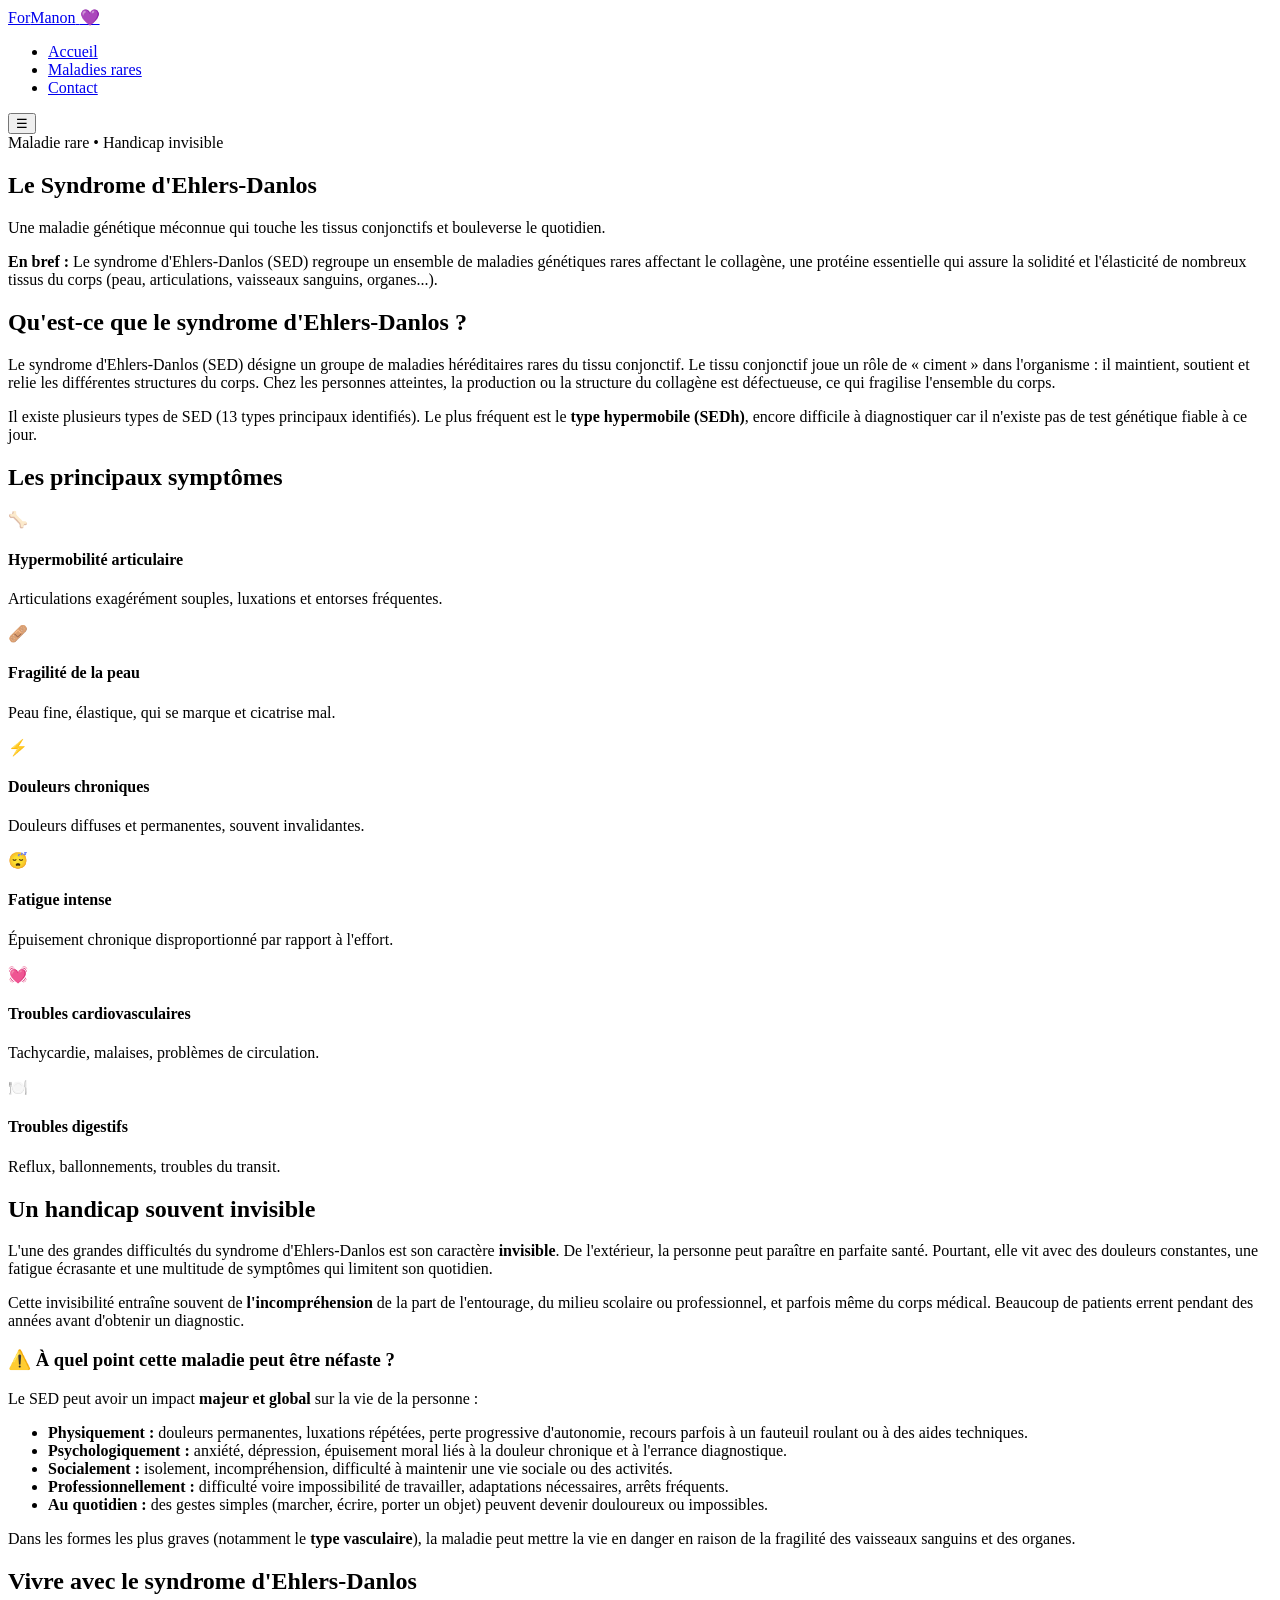
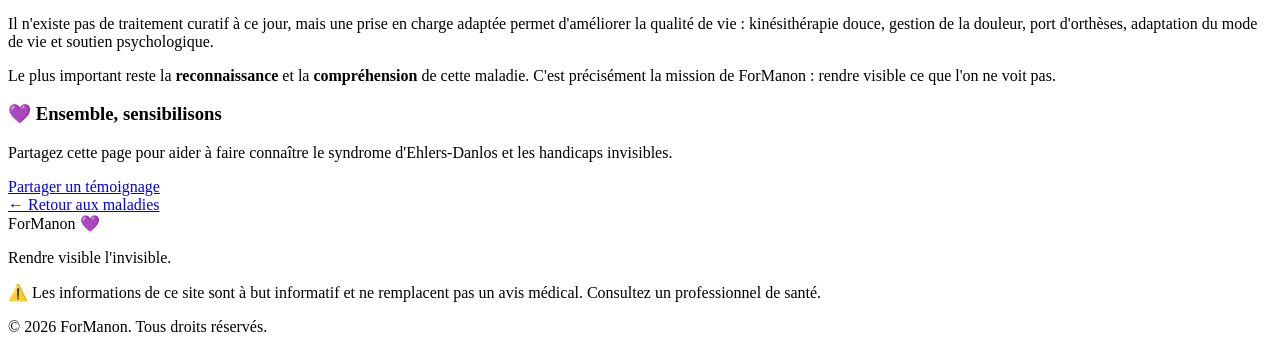
==== ehlers-danlos.html @ 6189989b "Create ehlers-danlos.html" ====
<!DOCTYPE html>
<html lang="fr">
<head>
  <meta charset="UTF-8">
  <meta name="viewport" content="width=device-width, initial-scale=1.0">
  <meta name="description" content="Le syndrome d'Ehlers-Danlos : symptômes, effets et impact au quotidien.">
  <title>Syndrome d'Ehlers-Danlos — ForManon</title>
  <link rel="stylesheet" href="css/style.css">
  <link rel="preconnect" href="https://fonts.googleapis.com">
  <link href="https://fonts.googleapis.com/css2?family=Poppins:wght@300;400;600;700&display=swap" rel="stylesheet">
</head>
<body>
  <!-- Navigation -->
  <header>
    <nav>
      <a href="index.html" class="logo">For<span>Manon</span> <span class="heart">💜</span></a>
      <ul class="nav-links" id="navLinks">
        <li><a href="index.html#accueil">Accueil</a></li>
        <li><a href="index.html#maladies">Maladies rares</a></li>
        <li><a href="index.html#contact">Contact</a></li>
      </ul>
      <button class="burger" id="burger">☰</button>
    </nav>
  </header>

  <!-- Hero article -->
  <section class="article-hero">
    <div class="article-hero-content">
      <span class="disease-tag">Maladie rare • Handicap invisible</span>
      <h1>Le Syndrome d'Ehlers-Danlos</h1>
      <p>Une maladie génétique méconnue qui touche les tissus conjonctifs et bouleverse le quotidien.</p>
    </div>
  </section>

  <!-- Contenu -->
  <article class="article">
    <div class="article-container">

      <div class="info-box">
        <strong>En bref :</strong> Le syndrome d'Ehlers-Danlos (SED) regroupe un ensemble de maladies génétiques rares affectant le collagène, une protéine essentielle qui assure la solidité et l'élasticité de nombreux tissus du corps (peau, articulations, vaisseaux sanguins, organes...).
      </div>

      <h2>Qu'est-ce que le syndrome d'Ehlers-Danlos ?</h2>
      <p>Le syndrome d'Ehlers-Danlos (SED) désigne un groupe de maladies héréditaires rares du tissu conjonctif. Le tissu conjonctif joue un rôle de « ciment » dans l'organisme : il maintient, soutient et relie les différentes structures du corps. Chez les personnes atteintes, la production ou la structure du collagène est défectueuse, ce qui fragilise l'ensemble du corps.</p>
      <p>Il existe plusieurs types de SED (13 types principaux identifiés). Le plus fréquent est le <strong>type hypermobile (SEDh)</strong>, encore difficile à diagnostiquer car il n'existe pas de test génétique fiable à ce jour.</p>

      <h2>Les principaux symptômes</h2>
      <div class="symptom-grid">
        <div class="symptom">
          <span class="symptom-icon">🦴</span>
          <h4>Hypermobilité articulaire</h4>
          <p>Articulations exagérément souples, luxations et entorses fréquentes.</p>
        </div>
        <div class="symptom">
          <span class="symptom-icon">🩹</span>
          <h4>Fragilité de la peau</h4>
          <p>Peau fine, élastique, qui se marque et cicatrise mal.</p>
        </div>
        <div class="symptom">
          <span class="symptom-icon">⚡</span>
          <h4>Douleurs chroniques</h4>
          <p>Douleurs diffuses et permanentes, souvent invalidantes.</p>
        </div>
        <div class="symptom">
          <span class="symptom-icon">😴</span>
          <h4>Fatigue intense</h4>
          <p>Épuisement chronique disproportionné par rapport à l'effort.</p>
        </div>
        <div class="symptom">
          <span class="symptom-icon">💓</span>
          <h4>Troubles cardiovasculaires</h4>
          <p>Tachycardie, malaises, problèmes de circulation.</p>
        </div>
        <div class="symptom">
          <span class="symptom-icon">🍽️</span>
          <h4>Troubles digestifs</h4>
          <p>Reflux, ballonnements, troubles du transit.</p>
        </div>
      </div>

      <h2>Un handicap souvent invisible</h2>
      <p>L'une des grandes difficultés du syndrome d'Ehlers-Danlos est son caractère <strong>invisible</strong>. De l'extérieur, la personne peut paraître en parfaite santé. Pourtant, elle vit avec des douleurs constantes, une fatigue écrasante et une multitude de symptômes qui limitent son quotidien.</p>
      <p>Cette invisibilité entraîne souvent de <strong>l'incompréhension</strong> de la part de l'entourage, du milieu scolaire ou professionnel, et parfois même du corps médical. Beaucoup de patients errent pendant des années avant d'obtenir un diagnostic.</p>

      <div class="warning-box">
        <h3>⚠️ À quel point cette maladie peut être néfaste ?</h3>
        <p>Le SED peut avoir un impact <strong>majeur et global</strong> sur la vie de la personne :</p>
        <ul>
          <li><strong>Physiquement :</strong> douleurs permanentes, luxations répétées, perte progressive d'autonomie, recours parfois à un fauteuil roulant ou à des aides techniques.</li>
          <li><strong>Psychologiquement :</strong> anxiété, dépression, épuisement moral liés à la douleur chronique et à l'errance diagnostique.</li>
          <li><strong>Socialement :</strong> isolement, incompréhension, difficulté à maintenir une vie sociale ou des activités.</li>
          <li><strong>Professionnellement :</strong> difficulté voire impossibilité de travailler, adaptations nécessaires, arrêts fréquents.</li>
          <li><strong>Au quotidien :</strong> des gestes simples (marcher, écrire, porter un objet) peuvent devenir douloureux ou impossibles.</li>
        </ul>
        <p>Dans les formes les plus graves (notamment le <strong>type vasculaire</strong>), la maladie peut mettre la vie en danger en raison de la fragilité des vaisseaux sanguins et des organes.</p>
      </div>

      <h2>Vivre avec le syndrome d'Ehlers-Danlos</h2>
      <p>Il n'existe pas de traitement curatif à ce jour, mais une prise en charge adaptée permet d'améliorer la qualité de vie : kinésithérapie douce, gestion de la douleur, port d'orthèses, adaptation du mode de vie et soutien psychologique.</p>
      <p>Le plus important reste la <strong>reconnaissance</strong> et la <strong>compréhension</strong> de cette maladie. C'est précisément la mission de ForManon : rendre visible ce que l'on ne voit pas.</p>

      <div class="cta-box">
        <h3>💜 Ensemble, sensibilisons</h3>
        <p>Partagez cette page pour aider à faire connaître le syndrome d'Ehlers-Danlos et les handicaps invisibles.</p>
        <a href="index.html#contact" class="btn btn-primary">Partager un témoignage</a>
      </div>

      <a href="index.html#maladies" class="back-link">← Retour aux maladies</a>
    </div>
  </article>

  <!-- Footer -->
  <footer>
    <div class="footer-content">
      <div class="footer-logo">For<span>Manon</span> 💜</div>
      <p>Rendre visible l'invisible.</p>
      <p class="footer-disclaimer">⚠️ Les informations de ce site sont à but informatif et ne remplacent pas un avis médical. Consultez un professionnel de santé.</p>
    </div>
    <p class="footer-copy">© 2026 ForManon. Tous droits réservés.</p>
  </footer>

  <script src="js/script.js"></script>
</body>
</html>
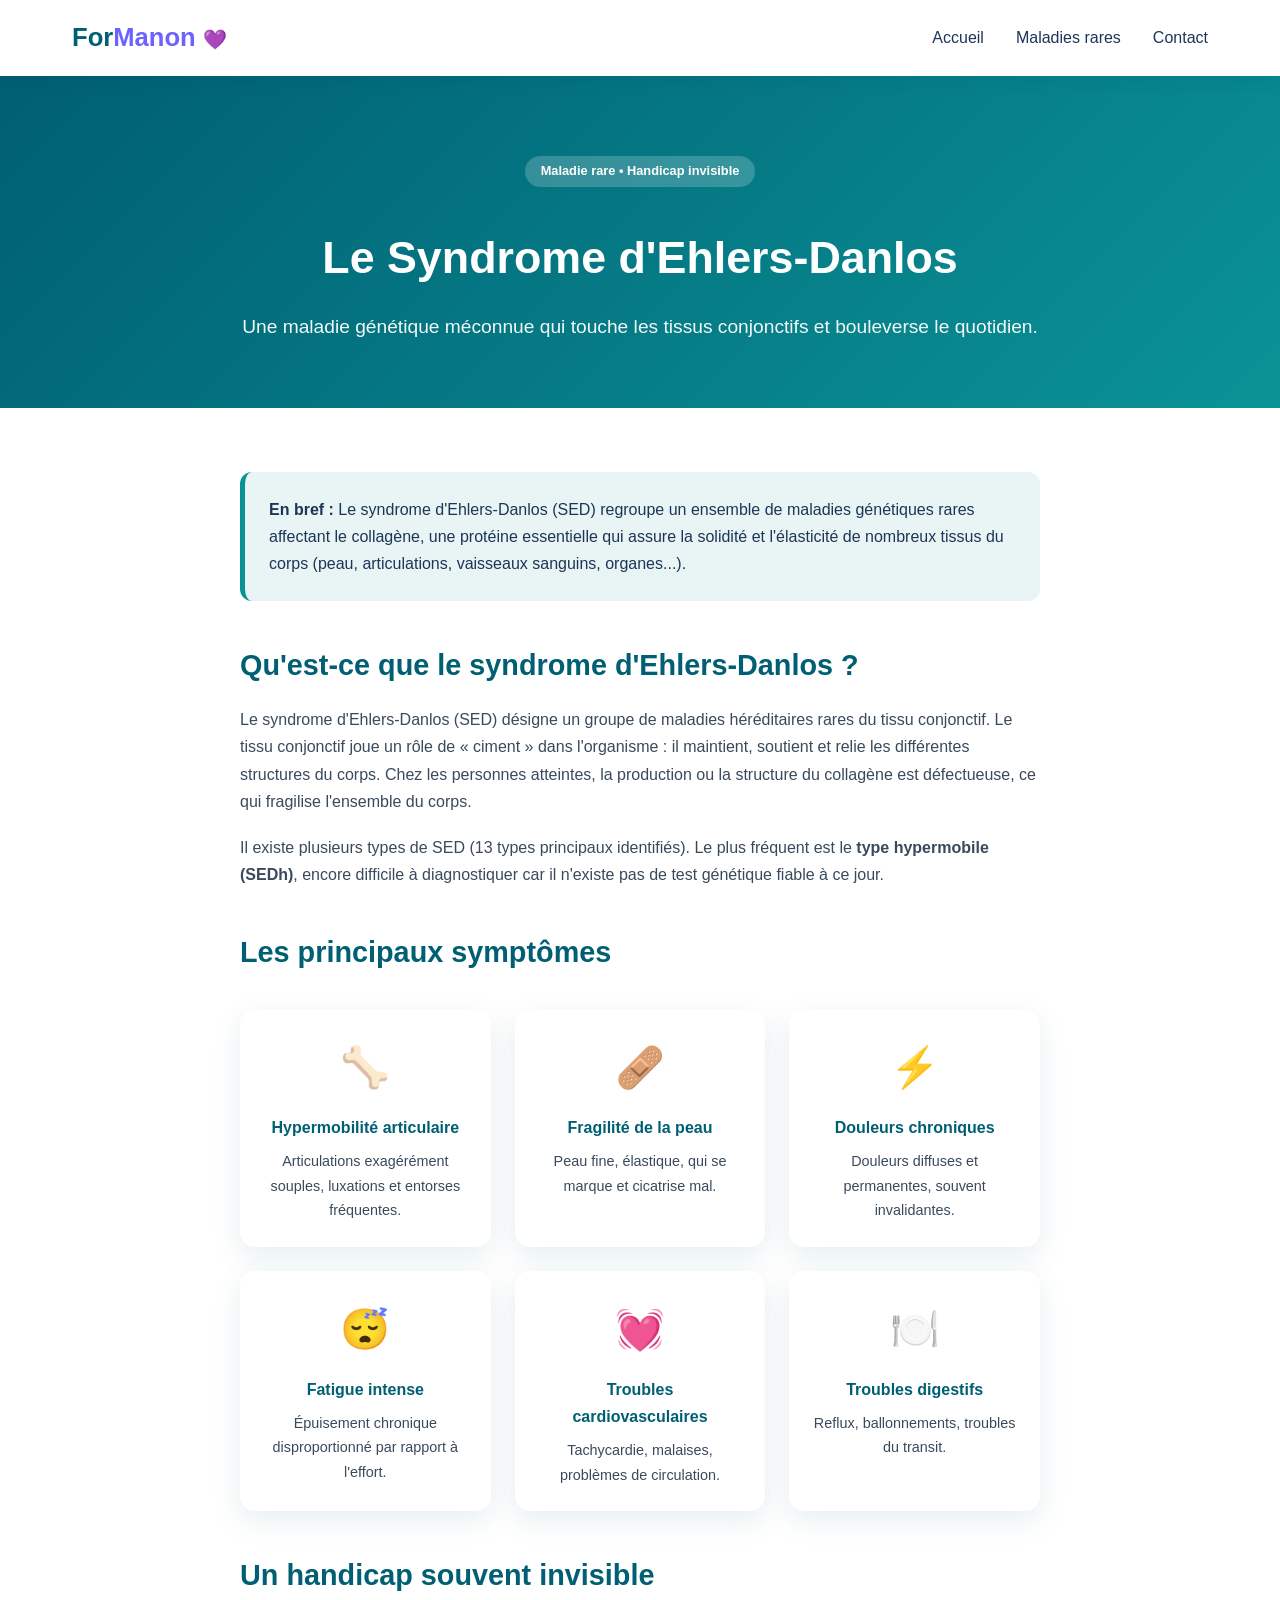
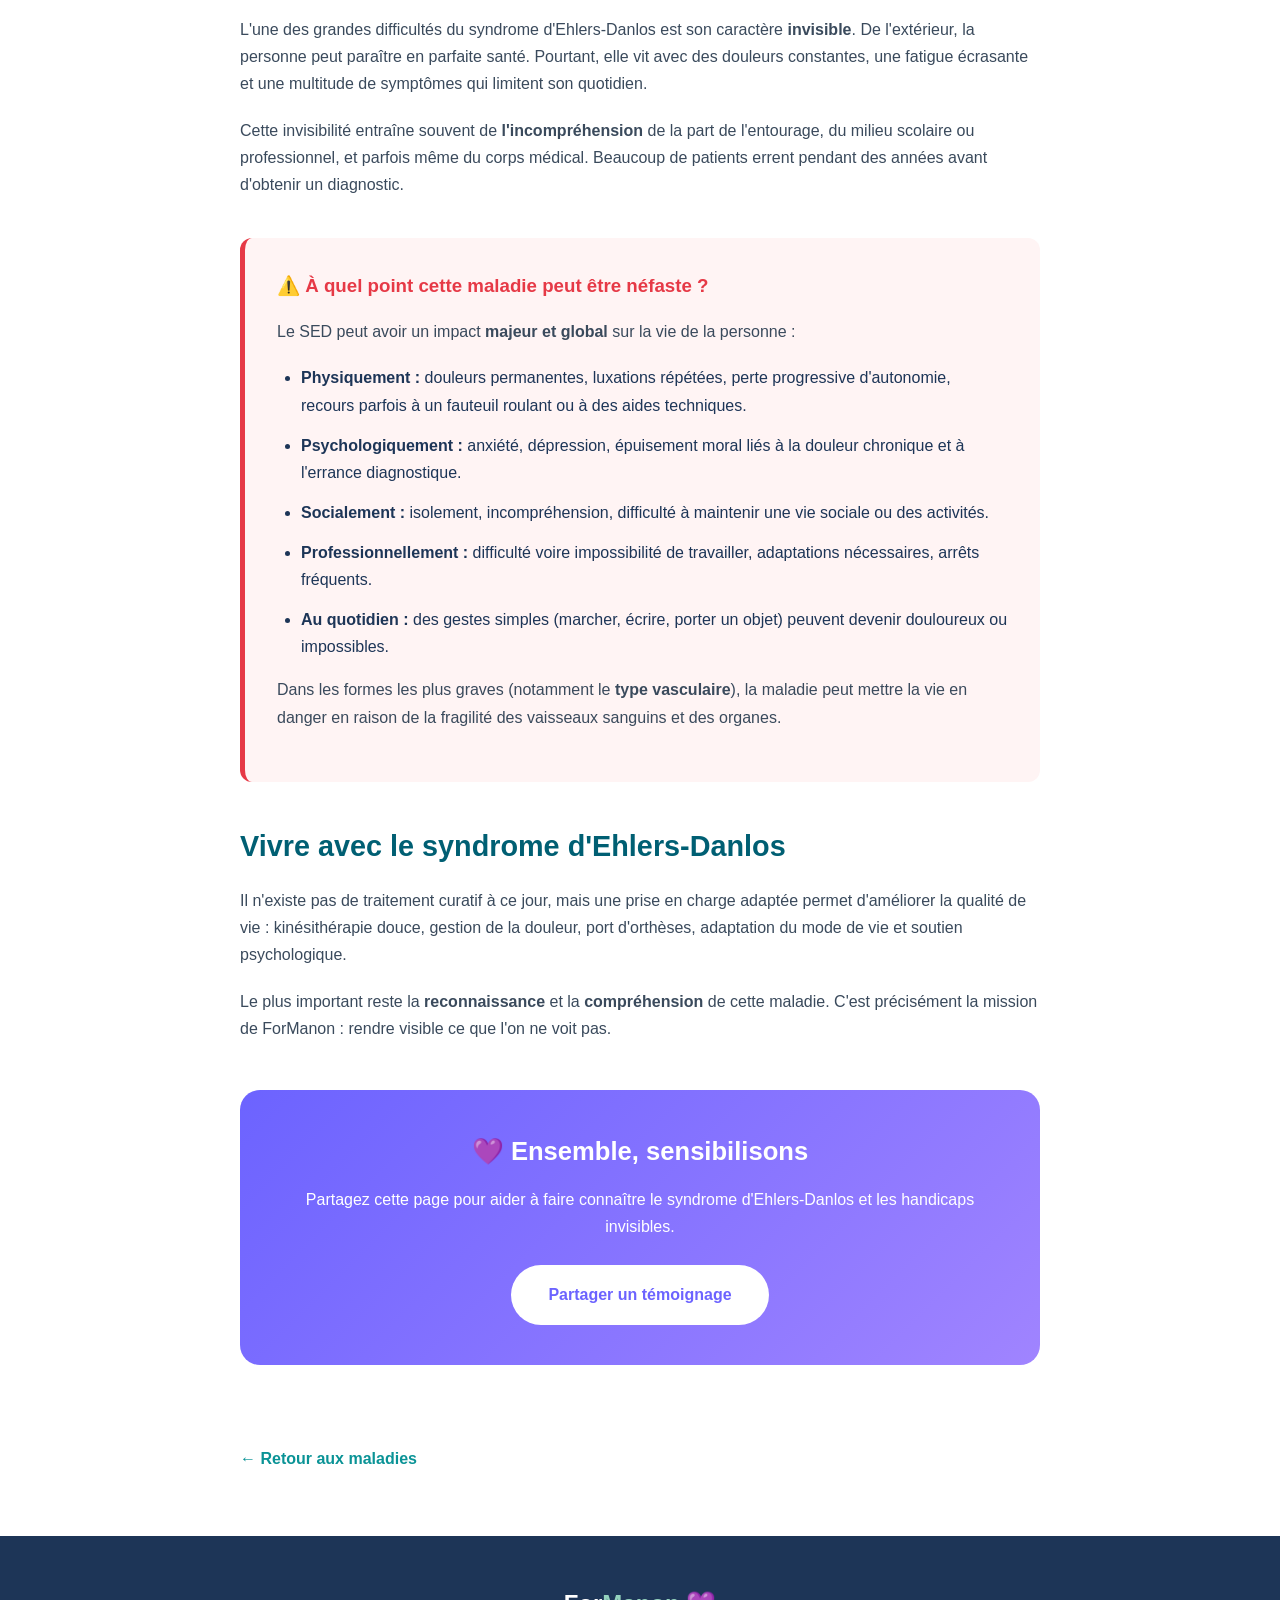
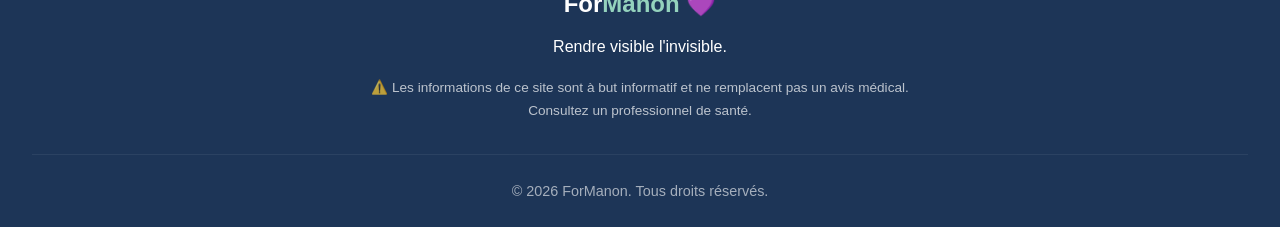
==== commit f41cb935: "Update ehlers-danlos.html" ====
--- a/ehlers-danlos.html
+++ b/ehlers-danlos.html
@@ -5,7 +5,7 @@
   <meta name="viewport" content="width=device-width, initial-scale=1.0">
   <meta name="description" content="Le syndrome d'Ehlers-Danlos : symptômes, effets et impact au quotidien.">
   <title>Syndrome d'Ehlers-Danlos — ForManon</title>
-  <link rel="stylesheet" href="css/style.css">
+  <link rel="stylesheet" href="style.css">
   <link rel="preconnect" href="https://fonts.googleapis.com">
   <link href="https://fonts.googleapis.com/css2?family=Poppins:wght@300;400;600;700&display=swap" rel="stylesheet">
 </head>
@@ -119,6 +119,6 @@
     <p class="footer-copy">© 2026 ForManon. Tous droits réservés.</p>
   </footer>
 
-  <script src="js/script.js"></script>
+  <script src="script.js"></script>
 </body>
 </html>
--- a/style.css
+++ b/style.css
@@ -0,0 +1,650 @@
+/* ===== VARIABLES & RESET ===== */
+:root {
+  --primary: #0a9396;      /* Turquoise médical */
+  --primary-dark: #005f73;
+  --secondary: #94d2bd;    /* Vert menthe */
+  --accent: #6c63ff;       /* Violet (thème Manon) */
+  --light: #e9f5f4;
+  --dark: #1d3557;
+  --gray: #f4f7f7;
+  --white: #ffffff;
+  --shadow: 0 10px 30px rgba(0, 95, 115, 0.1);
+}
+
+* {
+  margin: 0;
+  padding: 0;
+  box-sizing: border-box;
+}
+
+html {
+  scroll-behavior: smooth;
+}
+
+body {
+  font-family: 'Poppins', sans-serif;
+  line-height: 1.7;
+  color: var(--dark);
+  background: var(--white);
+}
+
+/* ===== HEADER ===== */
+header {
+  position: sticky;
+  top: 0;
+  background: rgba(255, 255, 255, 0.95);
+  backdrop-filter: blur(10px);
+  box-shadow: 0 2px 20px rgba(0, 0, 0, 0.06);
+  z-index: 1000;
+}
+
+nav {
+  display: flex;
+  justify-content: space-between;
+  align-items: center;
+  padding: 1rem 2rem;
+  max-width: 1200px;
+  margin: 0 auto;
+}
+
+.logo {
+  font-size: 1.6rem;
+  font-weight: 700;
+  color: var(--primary-dark);
+  text-decoration: none;
+}
+
+.logo span {
+  color: var(--accent);
+}
+
+.heart {
+  font-size: 1.2rem;
+}
+
+.nav-links {
+  display: flex;
+  list-style: none;
+  gap: 2rem;
+}
+
+.nav-links a {
+  text-decoration: none;
+  color: var(--dark);
+  font-weight: 500;
+  position: relative;
+  transition: color 0.3s;
+}
+
+.nav-links a::after {
+  content: '';
+  position: absolute;
+  bottom: -5px;
+  left: 0;
+  width: 0;
+  height: 2px;
+  background: var(--primary);
+  transition: width 0.3s;
+}
+
+.nav-links a:hover {
+  color: var(--primary);
+}
+
+.nav-links a:hover::after {
+  width: 100%;
+}
+
+.burger {
+  display: none;
+  font-size: 1.5rem;
+  background: none;
+  border: none;
+  cursor: pointer;
+  color: var(--primary-dark);
+}
+
+/* ===== HERO ===== */
+.hero {
+  position: relative;
+  min-height: 90vh;
+  display: flex;
+  align-items: center;
+  justify-content: center;
+  text-align: center;
+  background: linear-gradient(135deg, var(--primary-dark) 0%, var(--primary) 50%, var(--secondary) 100%);
+  color: var(--white);
+  padding: 2rem;
+  overflow: hidden;
+}
+
+.hero-content {
+  max-width: 750px;
+  animation: fadeInUp 1s ease;
+}
+
+.hero h1 {
+  font-size: 3.5rem;
+  margin-bottom: 1.5rem;
+  line-height: 1.2;
+}
+
+.highlight {
+  background: linear-gradient(120deg, var(--accent), #a084ff);
+  -webkit-background-clip: text;
+  background-clip: text;
+  -webkit-text-fill-color: transparent;
+  position: relative;
+}
+
+.hero p {
+  font-size: 1.25rem;
+  margin-bottom: 2.5rem;
+  opacity: 0.95;
+}
+
+.hero-buttons {
+  display: flex;
+  gap: 1rem;
+  justify-content: center;
+  flex-wrap: wrap;
+}
+
+.hero-wave {
+  position: absolute;
+  bottom: -1px;
+  left: 0;
+  width: 100%;
+  height: 80px;
+  background: var(--white);
+  clip-path: polygon(0 100%, 100% 100%, 100% 0, 0 60%);
+}
+
+/* ===== BOUTONS ===== */
+.btn {
+  display: inline-block;
+  padding: 0.9rem 2.2rem;
+  border-radius: 50px;
+  font-weight: 600;
+  text-decoration: none;
+  cursor: pointer;
+  border: 2px solid transparent;
+  transition: all 0.3s ease;
+  font-family: inherit;
+  font-size: 1rem;
+}
+
+.btn-primary {
+  background: var(--accent);
+  color: var(--white);
+}
+
+.btn-primary:hover {
+  background: #574fd6;
+  transform: translateY(-3px);
+  box-shadow: 0 10px 25px rgba(108, 99, 255, 0.4);
+}
+
+.btn-outline {
+  background: transparent;
+  color: var(--white);
+  border-color: var(--white);
+}
+
+.btn-outline:hover {
+  background: var(--white);
+  color: var(--primary-dark);
+  transform: translateY(-3px);
+}
+
+/* ===== STATS ===== */
+.stats {
+  display: flex;
+  justify-content: space-around;
+  flex-wrap: wrap;
+  gap: 2rem;
+  padding: 4rem 2rem;
+  max-width: 1100px;
+  margin: 0 auto;
+  text-align: center;
+}
+
+.stat-item h3 {
+  font-size: 3rem;
+  color: var(--primary);
+  font-weight: 700;
+}
+
+.stat-item p {
+  color: var(--dark);
+  opacity: 0.8;
+  max-width: 200px;
+  margin: 0 auto;
+}
+
+/* ===== SECTIONS ===== */
+.section {
+  padding: 5rem 2rem;
+  max-width: 1200px;
+  margin: 0 auto;
+}
+
+.section-alt {
+  background: var(--gray);
+  max-width: 100%;
+}
+
+.section-title {
+  font-size: 2.5rem;
+  text-align: center;
+  color: var(--primary-dark);
+  margin-bottom: 0.5rem;
+}
+
+.section-subtitle {
+  text-align: center;
+  color: var(--primary);
+  margin-bottom: 3rem;
+  font-size: 1.1rem;
+}
+
+/* ===== CARDS MISSION ===== */
+.mission-cards {
+  display: grid;
+  grid-template-columns: repeat(auto-fit, minmax(280px, 1fr));
+  gap: 2rem;
+  max-width: 1000px;
+  margin: 0 auto;
+}
+
+.card {
+  background: var(--white);
+  padding: 2.5rem 2rem;
+  border-radius: 20px;
+  box-shadow: var(--shadow);
+  text-align: center;
+  transition: transform 0.3s, box-shadow 0.3s;
+  border-top: 4px solid var(--primary);
+}
+
+.card:hover {
+  transform: translateY(-8px);
+  box-shadow: 0 20px 40px rgba(0, 95, 115, 0.15);
+}
+
+.card-icon {
+  font-size: 3rem;
+  margin-bottom: 1rem;
+}
+
+.card h3 {
+  color: var(--primary-dark);
+  margin-bottom: 1rem;
+}
+
+/* ===== DISEASE GRID ===== */
+.disease-grid {
+  display: grid;
+  grid-template-columns: repeat(auto-fit, minmax(300px, 1fr));
+  gap: 2rem;
+  max-width: 1100px;
+  margin: 0 auto;
+}
+
+.disease-card {
+  background: var(--white);
+  padding: 2rem;
+  border-radius: 20px;
+  box-shadow: var(--shadow);
+  text-decoration: none;
+  color: var(--dark);
+  transition: all 0.3s;
+  display: flex;
+  flex-direction: column;
+  border-left: 5px solid var(--accent);
+}
+
+.disease-card:hover {
+  transform: translateY(-8px);
+  box-shadow: 0 20px 40px rgba(108, 99, 255, 0.2);
+}
+
+.disease-card--soon {
+  opacity: 0.65;
+  border-left-color: var(--secondary);
+  cursor: not-allowed;
+}
+
+.disease-tag {
+  display: inline-block;
+  background: var(--light);
+  color: var(--primary-dark);
+  padding: 0.3rem 1rem;
+  border-radius: 50px;
+  font-size: 0.8rem;
+  font-weight: 600;
+  margin-bottom: 1rem;
+  align-self: flex-start;
+}
+
+.disease-card h3 {
+  color: var(--primary-dark);
+  margin-bottom: 0.8rem;
+  font-size: 1.4rem;
+}
+
+.disease-card p {
+  flex-grow: 1;
+  margin-bottom: 1.5rem;
+}
+
+.disease-link {
+  color: var(--accent);
+  font-weight: 600;
+}
+
+/* ===== TESTIMONIAL ===== */
+.testimonial {
+  max-width: 700px;
+  margin: 0 auto;
+  text-align: center;
+  background: var(--light);
+  padding: 3rem;
+  border-radius: 20px;
+}
+
+.testimonial blockquote {
+  font-size: 1.4rem;
+  font-style: italic;
+  color: var(--primary-dark);
+  margin-bottom: 1rem;
+}
+
+.testimonial cite {
+  color: var(--primary);
+  font-weight: 600;
+}
+
+/* ===== FORM ===== */
+#contact-form {
+  display: flex;
+  flex-direction: column;
+  gap: 1rem;
+  max-width: 550px;
+  margin: 0 auto;
+}
+
+#contact-form input,
+#contact-form textarea {
+  padding: 1rem 1.2rem;
+  border: 2px solid #dce7e6;
+  border-radius: 12px;
+  font-family: inherit;
+  font-size: 1rem;
+  transition: border-color 0.3s;
+}
+
+#contact-form input:focus,
+#contact-form textarea:focus {
+  outline: none;
+  border-color: var(--primary);
+}
+
+#form-message {
+  text-align: center;
+  margin-top: 1rem;
+  color: var(--primary);
+  font-weight: 600;
+}
+
+/* ===== ARTICLE ===== */
+.article-hero {
+  background: linear-gradient(135deg, var(--primary-dark), var(--primary));
+  color: var(--white);
+  padding: 5rem 2rem 4rem;
+  text-align: center;
+}
+
+.article-hero-content {
+  max-width: 800px;
+  margin: 0 auto;
+}
+
+.article-hero .disease-tag {
+  background: rgba(255, 255, 255, 0.2);
+  color: var(--white);
+}
+
+.article-hero h1 {
+  font-size: 2.8rem;
+  margin: 1rem 0;
+}
+
+.article-hero p {
+  font-size: 1.2rem;
+  opacity: 0.95;
+}
+
+.article {
+  padding: 4rem 2rem;
+}
+
+.article-container {
+  max-width: 800px;
+  margin: 0 auto;
+}
+
+.article-container h2 {
+  color: var(--primary-dark);
+  font-size: 1.8rem;
+  margin: 2.5rem 0 1rem;
+}
+
+.article-container p {
+  margin-bottom: 1.2rem;
+  color: #3a4a5c;
+}
+
+.info-box {
+  background: var(--light);
+  border-left: 5px solid var(--primary);
+  padding: 1.5rem;
+  border-radius: 12px;
+  margin-bottom: 2rem;
+}
+
+.warning-box {
+  background: #fff4f4;
+  border-left: 5px solid #e63946;
+  padding: 2rem;
+  border-radius: 12px;
+  margin: 2.5rem 0;
+}
+
+.warning-box h3 {
+  color: #e63946;
+  margin-bottom: 1rem;
+}
+
+.warning-box ul {
+  margin: 1rem 0 1rem 1.5rem;
+}
+
+.warning-box li {
+  margin-bottom: 0.8rem;
+}
+
+/* ===== SYMPTOMES ===== */
+.symptom-grid {
+  display: grid;
+  grid-template-columns: repeat(auto-fit, minmax(220px, 1fr));
+  gap: 1.5rem;
+  margin: 2rem 0;
+}
+
+.symptom {
+  background: var(--white);
+  padding: 1.5rem;
+  border-radius: 15px;
+  box-shadow: var(--shadow);
+  text-align: center;
+  transition: transform 0.3s;
+}
+
+.symptom:hover {
+  transform: translateY(-5px);
+}
+
+.symptom-icon {
+  font-size: 2.5rem;
+  display: block;
+  margin-bottom: 0.8rem;
+}
+
+.symptom h4 {
+  color: var(--primary-dark);
+  margin-bottom: 0.5rem;
+}
+
+.symptom p {
+  font-size: 0.9rem;
+  margin-bottom: 0;
+}
+
+/* ===== CTA BOX ===== */
+.cta-box {
+  background: linear-gradient(135deg, var(--accent), #a084ff);
+  color: var(--white);
+  padding: 2.5rem;
+  border-radius: 20px;
+  text-align: center;
+  margin: 3rem 0;
+}
+
+.cta-box h3 {
+  font-size: 1.6rem;
+  margin-bottom: 0.8rem;
+}
+
+.cta-box p {
+  margin-bottom: 1.5rem;
+  color: var(--white);
+}
+
+.cta-box .btn-primary {
+  background: var(--white);
+  color: var(--accent);
+}
+
+.cta-box .btn-primary:hover {
+  background: var(--dark);
+  color: var(--white);
+}
+
+.back-link {
+  display: inline-block;
+  margin-top: 2rem;
+  color: var(--primary);
+  text-decoration: none;
+  font-weight: 600;
+}
+
+.back-link:hover {
+  text-decoration: underline;
+}
+
+/* ===== FOOTER ===== */
+footer {
+  background: var(--dark);
+  color: var(--white);
+  text-align: center;
+  padding: 3rem 2rem 1.5rem;
+}
+
+.footer-content {
+  max-width: 600px;
+  margin: 0 auto 2rem;
+}
+
+.footer-logo {
+  font-size: 1.5rem;
+  font-weight: 700;
+  margin-bottom: 0.5rem;
+}
+
+.footer-logo span {
+  color: var(--secondary);
+}
+
+.footer-disclaimer {
+  font-size: 0.85rem;
+  opacity: 0.7;
+  margin-top: 1rem;
+}
+
+.footer-copy {
+  opacity: 0.6;
+  font-size: 0.9rem;
+  border-top: 1px solid rgba(255, 255, 255, 0.1);
+  padding-top: 1.5rem;
+}
+
+/* ===== ANIMATIONS ===== */
+@keyframes fadeInUp {
+  from {
+    opacity: 0;
+    transform: translateY(30px);
+  }
+  to {
+    opacity: 1;
+    transform: translateY(0);
+  }
+}
+
+.reveal {
+  opacity: 0;
+  transform: translateY(30px);
+  transition: all 0.8s ease;
+}
+
+.reveal.active {
+  opacity: 1;
+  transform: translateY(0);
+}
+
+/* ===== RESPONSIVE ===== */
+@media (max-width: 768px) {
+  .nav-links {
+    display: none;
+    position: absolute;
+    top: 70px;
+    left: 0;
+    width: 100%;
+    background: var(--white);
+    flex-direction: column;
+    text-align: center;
+    padding: 1.5rem 0;
+    gap: 1.5rem;
+    box-shadow: 0 10px 20px rgba(0, 0, 0, 0.1);
+  }
+
+  .nav-links.active {
+    display: flex;
+  }
+
+  .burger {
+    display: block;
+  }
+
+  .hero h1 {
+    font-size: 2.3rem;
+  }
+
+  .article-hero h1 {
+    font-size: 2rem;
+  }
+
+  .section-title {
+    font-size: 2rem;
+  }
+}
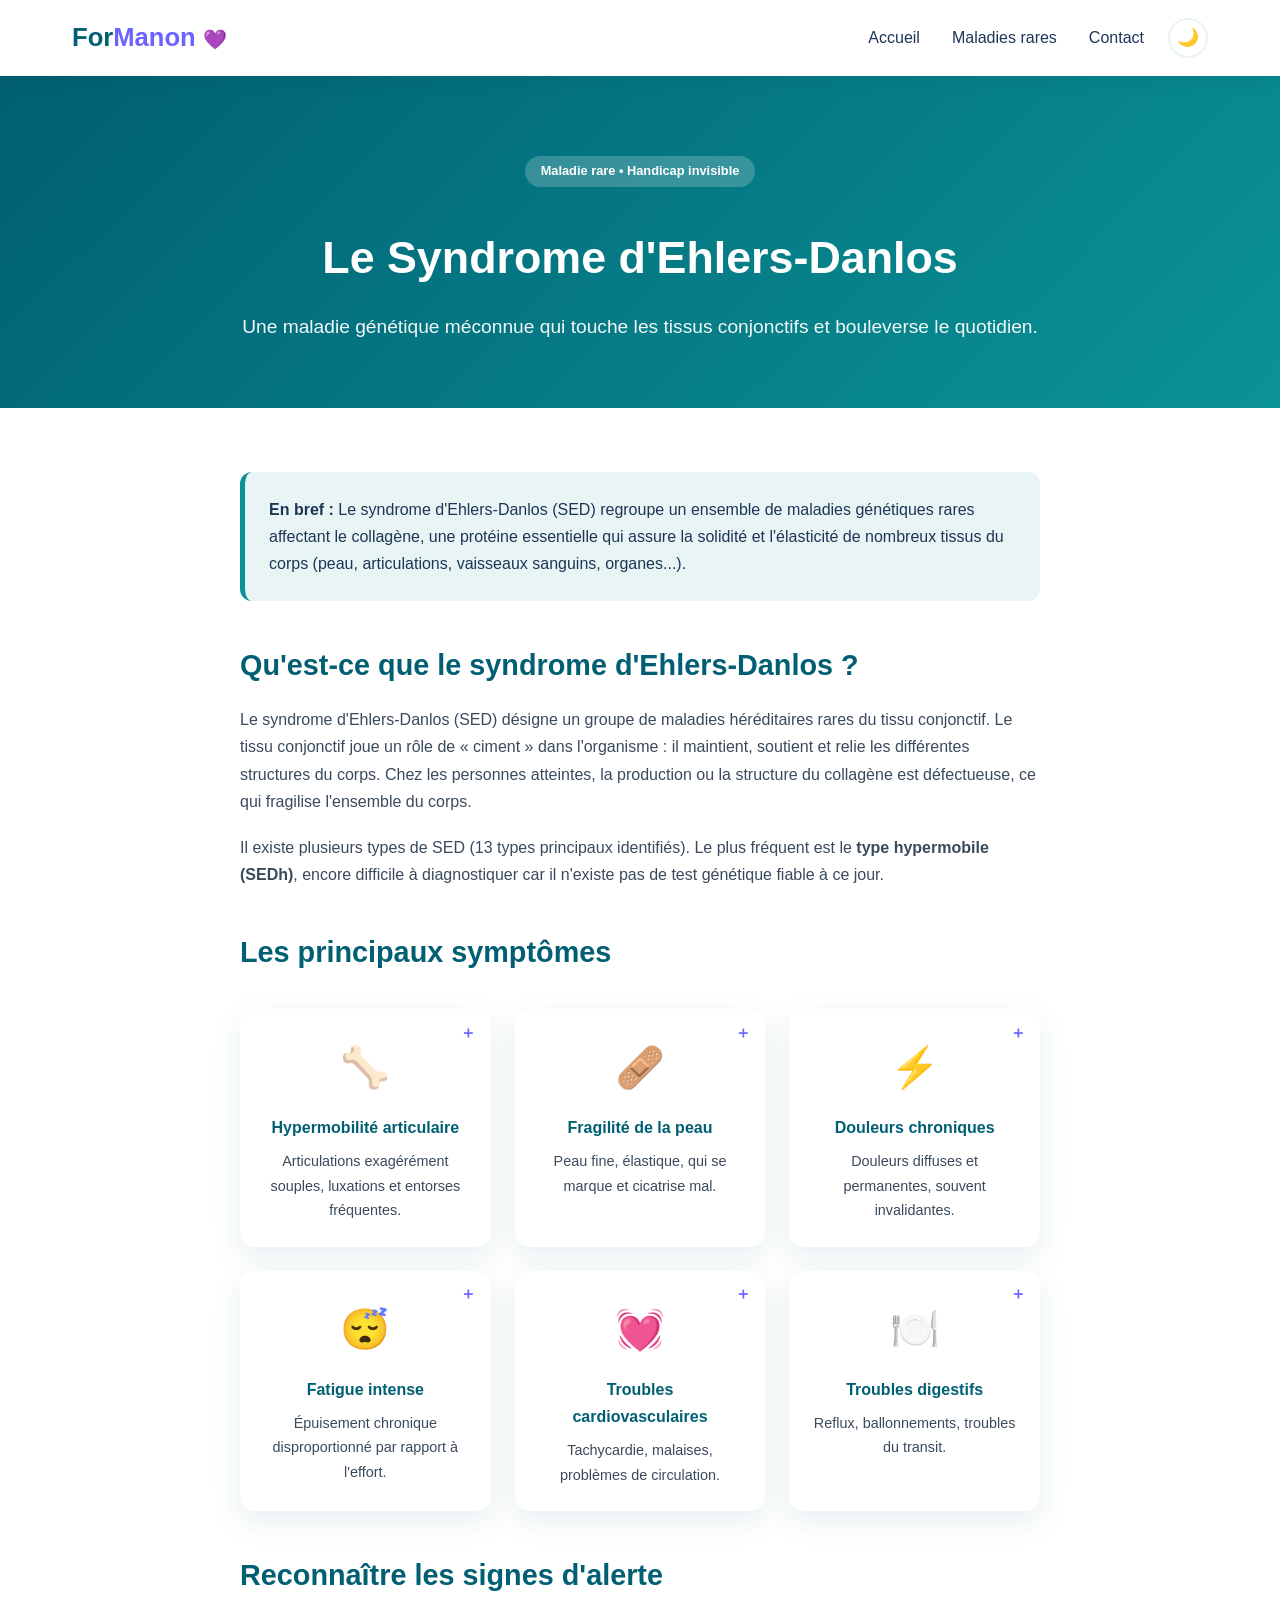
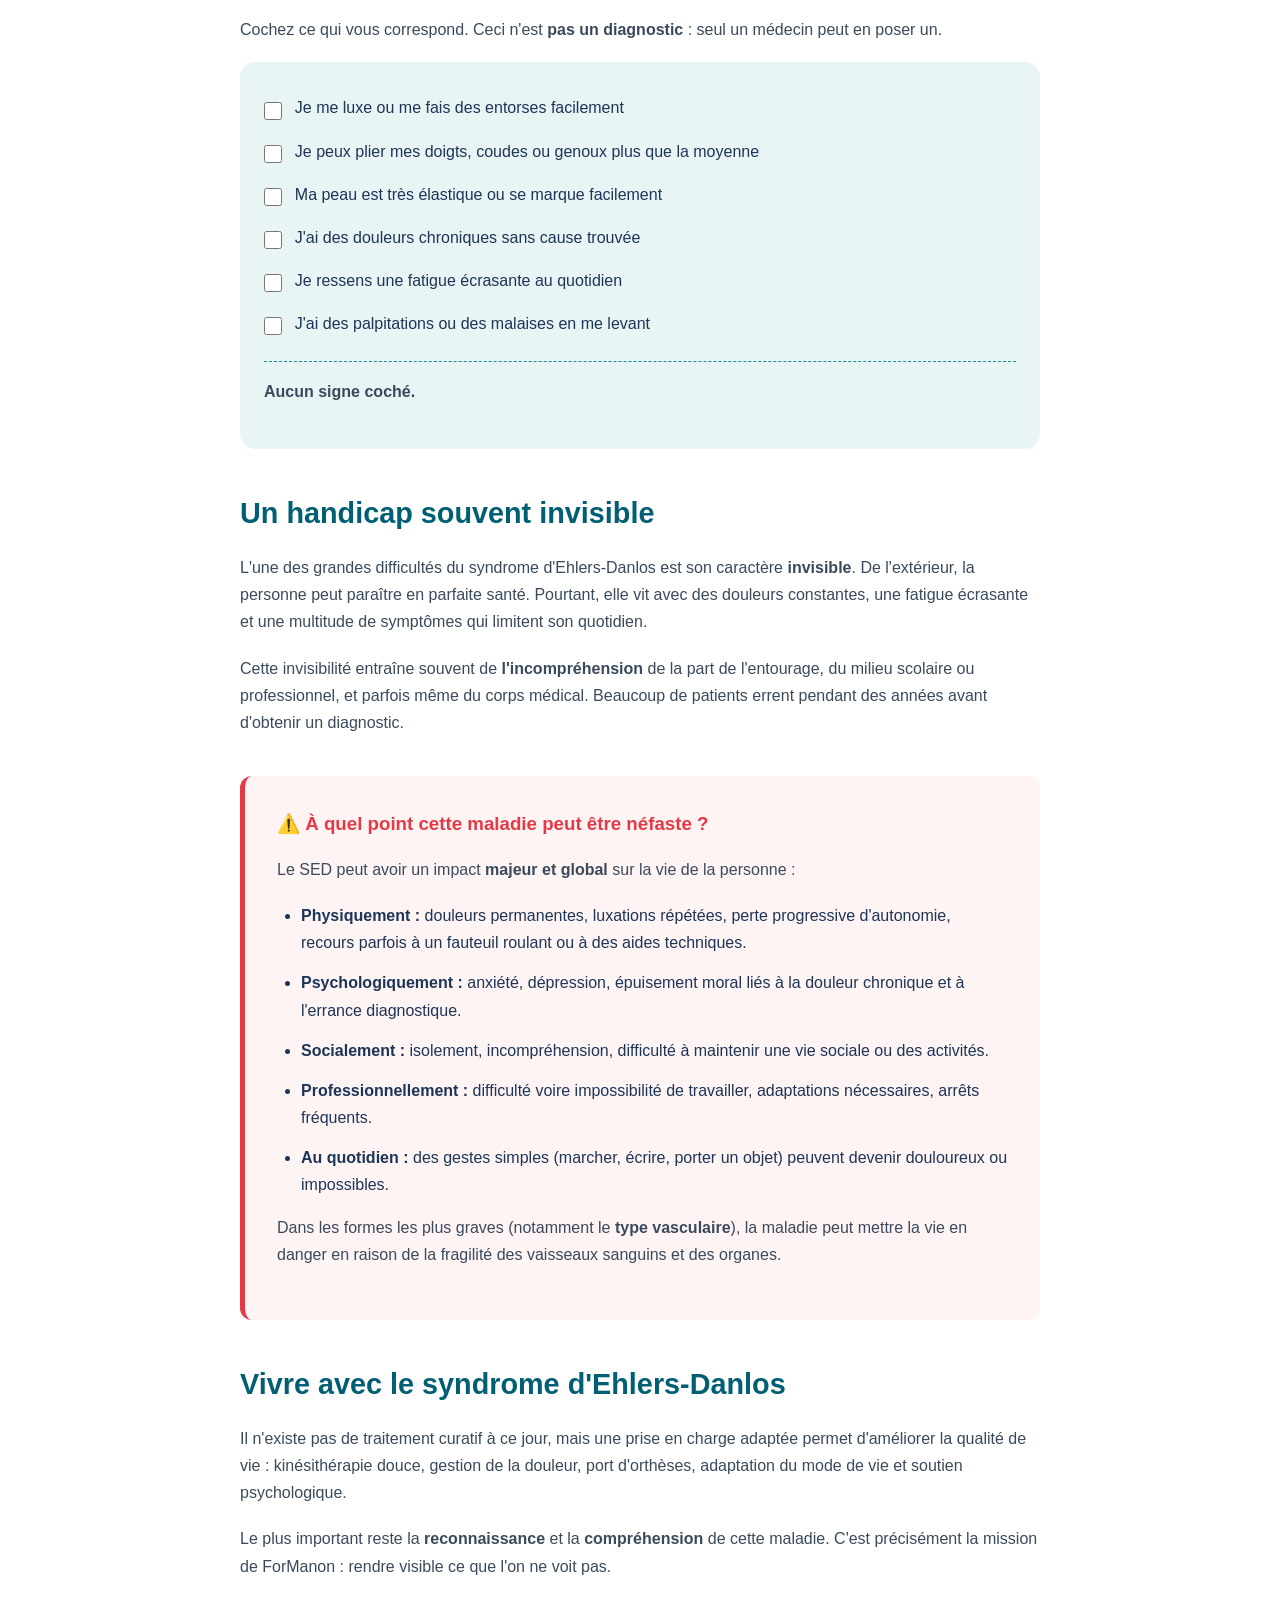
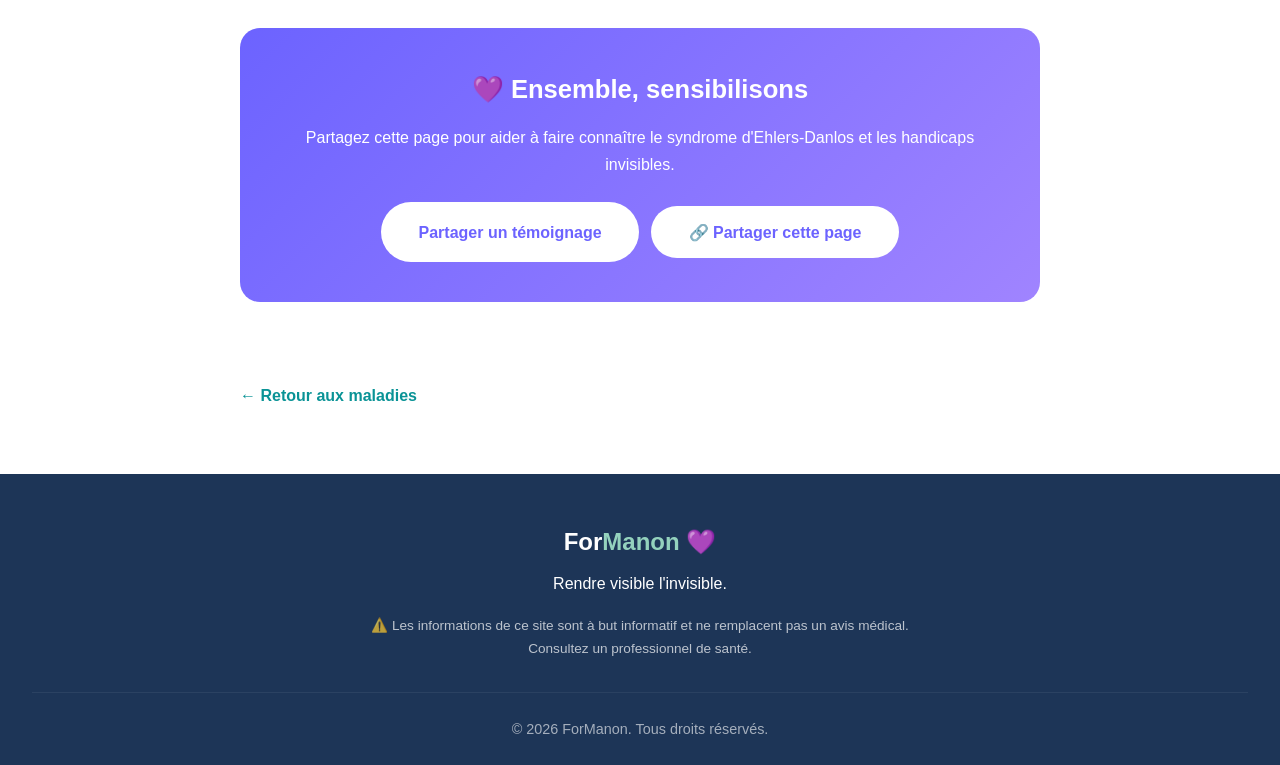
==== commit d381b83b: "Site plus attractif et interactif : mode sombre, quiz, théorie des cuillères, filtres, animations Co" ====
--- a/ehlers-danlos.html
+++ b/ehlers-danlos.html
@@ -10,6 +10,7 @@
   <link href="https://fonts.googleapis.com/css2?family=Poppins:wght@300;400;600;700&display=swap" rel="stylesheet">
 </head>
 <body>
+  <div class="progress-bar" id="progressBar"></div>
   <!-- Navigation -->
   <header>
     <nav>
@@ -19,7 +20,8 @@
         <li><a href="index.html#maladies">Maladies rares</a></li>
         <li><a href="index.html#contact">Contact</a></li>
       </ul>
-      <button class="burger" id="burger">☰</button>
+      <button class="theme-toggle" id="themeToggle" aria-label="Changer de thème">🌙</button>
+      <button class="burger" id="burger" aria-label="Menu">☰</button>
     </nav>
   </header>
 
@@ -46,36 +48,48 @@
 
       <h2>Les principaux symptômes</h2>
       <div class="symptom-grid">
-        <div class="symptom">
+        <div class="symptom" tabindex="0" role="button">
           <span class="symptom-icon">🦴</span>
           <h4>Hypermobilité articulaire</h4>
           <p>Articulations exagérément souples, luxations et entorses fréquentes.</p>
         </div>
-        <div class="symptom">
+        <div class="symptom" tabindex="0" role="button">
           <span class="symptom-icon">🩹</span>
           <h4>Fragilité de la peau</h4>
           <p>Peau fine, élastique, qui se marque et cicatrise mal.</p>
         </div>
-        <div class="symptom">
+        <div class="symptom" tabindex="0" role="button">
           <span class="symptom-icon">⚡</span>
           <h4>Douleurs chroniques</h4>
           <p>Douleurs diffuses et permanentes, souvent invalidantes.</p>
         </div>
-        <div class="symptom">
+        <div class="symptom" tabindex="0" role="button">
           <span class="symptom-icon">😴</span>
           <h4>Fatigue intense</h4>
           <p>Épuisement chronique disproportionné par rapport à l'effort.</p>
         </div>
-        <div class="symptom">
+        <div class="symptom" tabindex="0" role="button">
           <span class="symptom-icon">💓</span>
           <h4>Troubles cardiovasculaires</h4>
           <p>Tachycardie, malaises, problèmes de circulation.</p>
         </div>
-        <div class="symptom">
+        <div class="symptom" tabindex="0" role="button">
           <span class="symptom-icon">🍽️</span>
           <h4>Troubles digestifs</h4>
           <p>Reflux, ballonnements, troubles du transit.</p>
         </div>
+      </div>
+
+      <h2>Reconnaître les signes d'alerte</h2>
+      <p>Cochez ce qui vous correspond. Ceci n'est <strong>pas un diagnostic</strong> : seul un médecin peut en poser un.</p>
+      <div class="checklist" id="checklist">
+        <label><input type="checkbox"> Je me luxe ou me fais des entorses facilement</label>
+        <label><input type="checkbox"> Je peux plier mes doigts, coudes ou genoux plus que la moyenne</label>
+        <label><input type="checkbox"> Ma peau est très élastique ou se marque facilement</label>
+        <label><input type="checkbox"> J'ai des douleurs chroniques sans cause trouvée</label>
+        <label><input type="checkbox"> Je ressens une fatigue écrasante au quotidien</label>
+        <label><input type="checkbox"> J'ai des palpitations ou des malaises en me levant</label>
+        <p class="check-result" id="checkResult" aria-live="polite">Aucun signe coché.</p>
       </div>
 
       <h2>Un handicap souvent invisible</h2>
@@ -103,6 +117,7 @@
         <h3>💜 Ensemble, sensibilisons</h3>
         <p>Partagez cette page pour aider à faire connaître le syndrome d'Ehlers-Danlos et les handicaps invisibles.</p>
         <a href="index.html#contact" class="btn btn-primary">Partager un témoignage</a>
+        <button class="btn btn-primary" id="shareBtn" style="margin-left:.5rem">🔗 Partager cette page</button>
       </div>
 
       <a href="index.html#maladies" class="back-link">← Retour aux maladies</a>
@@ -119,6 +134,9 @@
     <p class="footer-copy">© 2026 ForManon. Tous droits réservés.</p>
   </footer>
 
+  <button class="to-top" id="toTop" aria-label="Retour en haut">↑</button>
+  <div class="toast" id="toast" role="status"></div>
+
   <script src="script.js"></script>
 </body>
 </html>
--- a/style.css
+++ b/style.css
@@ -648,3 +648,99 @@
     font-size: 2rem;
   }
 }
+
+/* ===== AMÉLIORATIONS ===== */
+.progress-bar { position: fixed; top: 0; left: 0; height: 4px; width: 0; background: linear-gradient(90deg, var(--accent), var(--secondary)); z-index: 2000; transition: width .1s; }
+nav .nav-links a.current { color: var(--accent); }
+nav .nav-links a.current::after { width: 100%; background: var(--accent); }
+.theme-toggle { background: none; border: 2px solid var(--light); border-radius: 50%; width: 40px; height: 40px; cursor: pointer; font-size: 1.1rem; margin-left: 1rem; transition: transform .3s; }
+.theme-toggle:hover { transform: rotate(20deg) scale(1.1); }
+nav { gap: .5rem; }
+.nav-links { margin-left: auto; }
+.burger { margin-left: .5rem; }
+
+.hero-bubbles { position: absolute; inset: 0; pointer-events: none; }
+.bubble { position: absolute; bottom: -80px; border-radius: 50%; background: rgba(255,255,255,.15); animation: floatUp linear infinite; }
+@keyframes floatUp { to { transform: translateY(-110vh) scale(1.3); opacity: 0; } }
+.hero-content { position: relative; z-index: 1; }
+.hero-rotator { font-size: 1.1rem !important; margin-bottom: 1rem !important; }
+.rotator { font-weight: 700; border-bottom: 3px solid var(--accent); padding-bottom: 2px; transition: opacity .4s; display: inline-block; }
+.rotator.fade { opacity: 0; }
+.btn-outline-dark { background: transparent; color: var(--primary-dark); border-color: var(--primary-dark); }
+.btn-outline-dark:hover { background: var(--primary-dark); color: #fff; }
+.btn:focus-visible, .chip:focus-visible, .symptom:focus-visible, a:focus-visible { outline: 3px solid var(--accent); outline-offset: 3px; }
+
+.filters { max-width: 1100px; margin: 0 auto 2rem; display: flex; flex-wrap: wrap; gap: 1rem; justify-content: space-between; align-items: center; }
+.filters input { flex: 1 1 260px; padding: .8rem 1.2rem; border: 2px solid #dce7e6; border-radius: 50px; font: inherit; }
+.filters input:focus { outline: none; border-color: var(--primary); }
+.chips { display: flex; gap: .5rem; }
+.chip { padding: .5rem 1.2rem; border-radius: 50px; border: 2px solid var(--primary); background: transparent; color: var(--primary-dark); cursor: pointer; font: inherit; font-weight: 600; transition: all .25s; }
+.chip.active, .chip:hover { background: var(--primary); color: #fff; }
+.no-result { text-align: center; margin-bottom: 1rem; }
+.disease-card[hidden] { display: none; }
+
+/* Quiz */
+.quiz { max-width: 650px; margin: 0 auto; background: var(--light); padding: 2.5rem; border-radius: 20px; text-align: center; box-shadow: var(--shadow); }
+.quiz-top { display: flex; justify-content: space-between; font-weight: 600; color: var(--primary-dark); margin-bottom: .6rem; }
+.quiz-bar { height: 8px; background: rgba(0,0,0,.08); border-radius: 8px; overflow: hidden; margin-bottom: 1.5rem; }
+#quizProgress { height: 100%; width: 0; background: var(--accent); transition: width .4s; }
+.quiz-q { font-size: 1.3rem; font-weight: 600; margin-bottom: 1.5rem; min-height: 4.5rem; }
+.quiz-actions { display: flex; gap: 1rem; justify-content: center; flex-wrap: wrap; }
+.quiz-actions .btn:disabled { opacity: .5; cursor: default; transform: none; box-shadow: none; }
+.quiz-actions .btn.good { background: #2a9d8f; }
+.quiz-actions .btn.bad { background: #e63946; }
+.quiz-explain { margin: 1.2rem 0; min-height: 3rem; }
+.quiz .final { font-size: 3rem; }
+
+/* Cuillères */
+.spoons { max-width: 750px; margin: 0 auto; text-align: center; }
+.spoon-bar { display: flex; flex-wrap: wrap; gap: .4rem; justify-content: center; font-size: 1.8rem; margin-bottom: .5rem; min-height: 2.6rem; }
+.spoon-bar span { transition: all .4s; }
+.spoon-bar span.used { filter: grayscale(1); opacity: .25; transform: scale(.8) rotate(-30deg); }
+.spoon-tasks { display: grid; grid-template-columns: repeat(auto-fit, minmax(190px, 1fr)); gap: 1rem; margin: 1.5rem 0; }
+.task { background: var(--white); border: 2px solid transparent; border-radius: 15px; padding: 1rem; box-shadow: var(--shadow); cursor: pointer; font: inherit; color: inherit; transition: all .25s; }
+.task:hover:not(:disabled) { transform: translateY(-4px); border-color: var(--accent); }
+.task:disabled { opacity: .4; cursor: not-allowed; }
+.task.done { border-color: var(--primary); background: var(--light); }
+.task b { display: block; color: var(--accent); }
+.spoon-msg { min-height: 3.5rem; font-weight: 600; color: var(--primary-dark); margin-bottom: 1rem; }
+.counter { text-align: right; opacity: .6; margin-top: -.6rem; }
+
+/* Article */
+.symptom { cursor: pointer; position: relative; }
+.symptom::after { content: '＋'; position: absolute; top: .6rem; right: .9rem; color: var(--accent); font-weight: 700; }
+.symptom.open::after { content: '−'; }
+.symptom .more { max-height: 0; overflow: hidden; transition: max-height .4s; font-size: .85rem; color: var(--primary-dark); }
+.symptom.open .more { max-height: 200px; margin-top: .8rem; }
+.checklist { background: var(--light); border-radius: 15px; padding: 1.5rem; margin-bottom: 2rem; }
+.checklist label { display: flex; gap: .8rem; align-items: flex-start; padding: .5rem 0; cursor: pointer; }
+.checklist input { margin-top: .45rem; accent-color: var(--accent); width: 18px; height: 18px; flex-shrink: 0; }
+.check-result { margin-top: 1rem; padding-top: 1rem; border-top: 1px dashed var(--primary); font-weight: 600; }
+
+.to-top { position: fixed; right: 1.2rem; bottom: 1.2rem; width: 46px; height: 46px; border-radius: 50%; border: none; background: var(--accent); color: #fff; font-size: 1.3rem; cursor: pointer; box-shadow: var(--shadow); opacity: 0; transform: translateY(20px); pointer-events: none; transition: all .3s; z-index: 900; }
+.to-top.show { opacity: 1; transform: none; pointer-events: auto; }
+.toast { position: fixed; left: 50%; bottom: 2rem; transform: translate(-50%, 100px); background: var(--dark); color: #fff; padding: .9rem 1.6rem; border-radius: 50px; opacity: 0; transition: all .4s; z-index: 3000; max-width: 90vw; }
+.toast.show { transform: translate(-50%, 0); opacity: 1; }
+
+/* Mode sombre */
+[data-theme="dark"] { --dark: #e6edf3; --gray: #14202b; --light: #1b2b38; --white: #0f1923; --shadow: 0 10px 30px rgba(0,0,0,.4); --primary-dark: #7fd6d9; }
+[data-theme="dark"] header { background: rgba(15,25,35,.92); }
+[data-theme="dark"] .hero, [data-theme="dark"] .article-hero, [data-theme="dark"] .hero h1 { color: #fff; }
+[data-theme="dark"] .article-hero { background: linear-gradient(135deg, #003a47, #0a7a7d); }
+[data-theme="dark"] .hero { background: linear-gradient(135deg, #003a47, #0a7a7d 55%, #4a9a88); }
+[data-theme="dark"] .btn-outline { color: #fff; }
+[data-theme="dark"] .btn-outline:hover { color: #003a47; }
+[data-theme="dark"] .cta-box .btn-primary { background: #fff; color: var(--accent); }
+[data-theme="dark"] footer { background: #070d13; }
+[data-theme="dark"] .article-container p { color: #b9c6d3; }
+[data-theme="dark"] .warning-box { background: #2a1519; }
+[data-theme="dark"] .quiz-bar { background: rgba(255,255,255,.1); }
+[data-theme="dark"] .btn-outline-dark { color: #fff; border-color: #fff; }
+[data-theme="dark"] #contact-form input, [data-theme="dark"] #contact-form textarea, [data-theme="dark"] .filters input { background: var(--gray); color: var(--dark); border-color: #2c3e4d; }
+[data-theme="dark"] .toast { background: #fff; color: #0f1923; }
+
+@media (prefers-reduced-motion: reduce) {
+  * { animation: none !important; transition: none !important; scroll-behavior: auto !important; }
+  .reveal { opacity: 1; transform: none; }
+}
+@media (max-width: 768px) { .nav-links { margin-left: 0; } .theme-toggle { margin-left: auto; } }
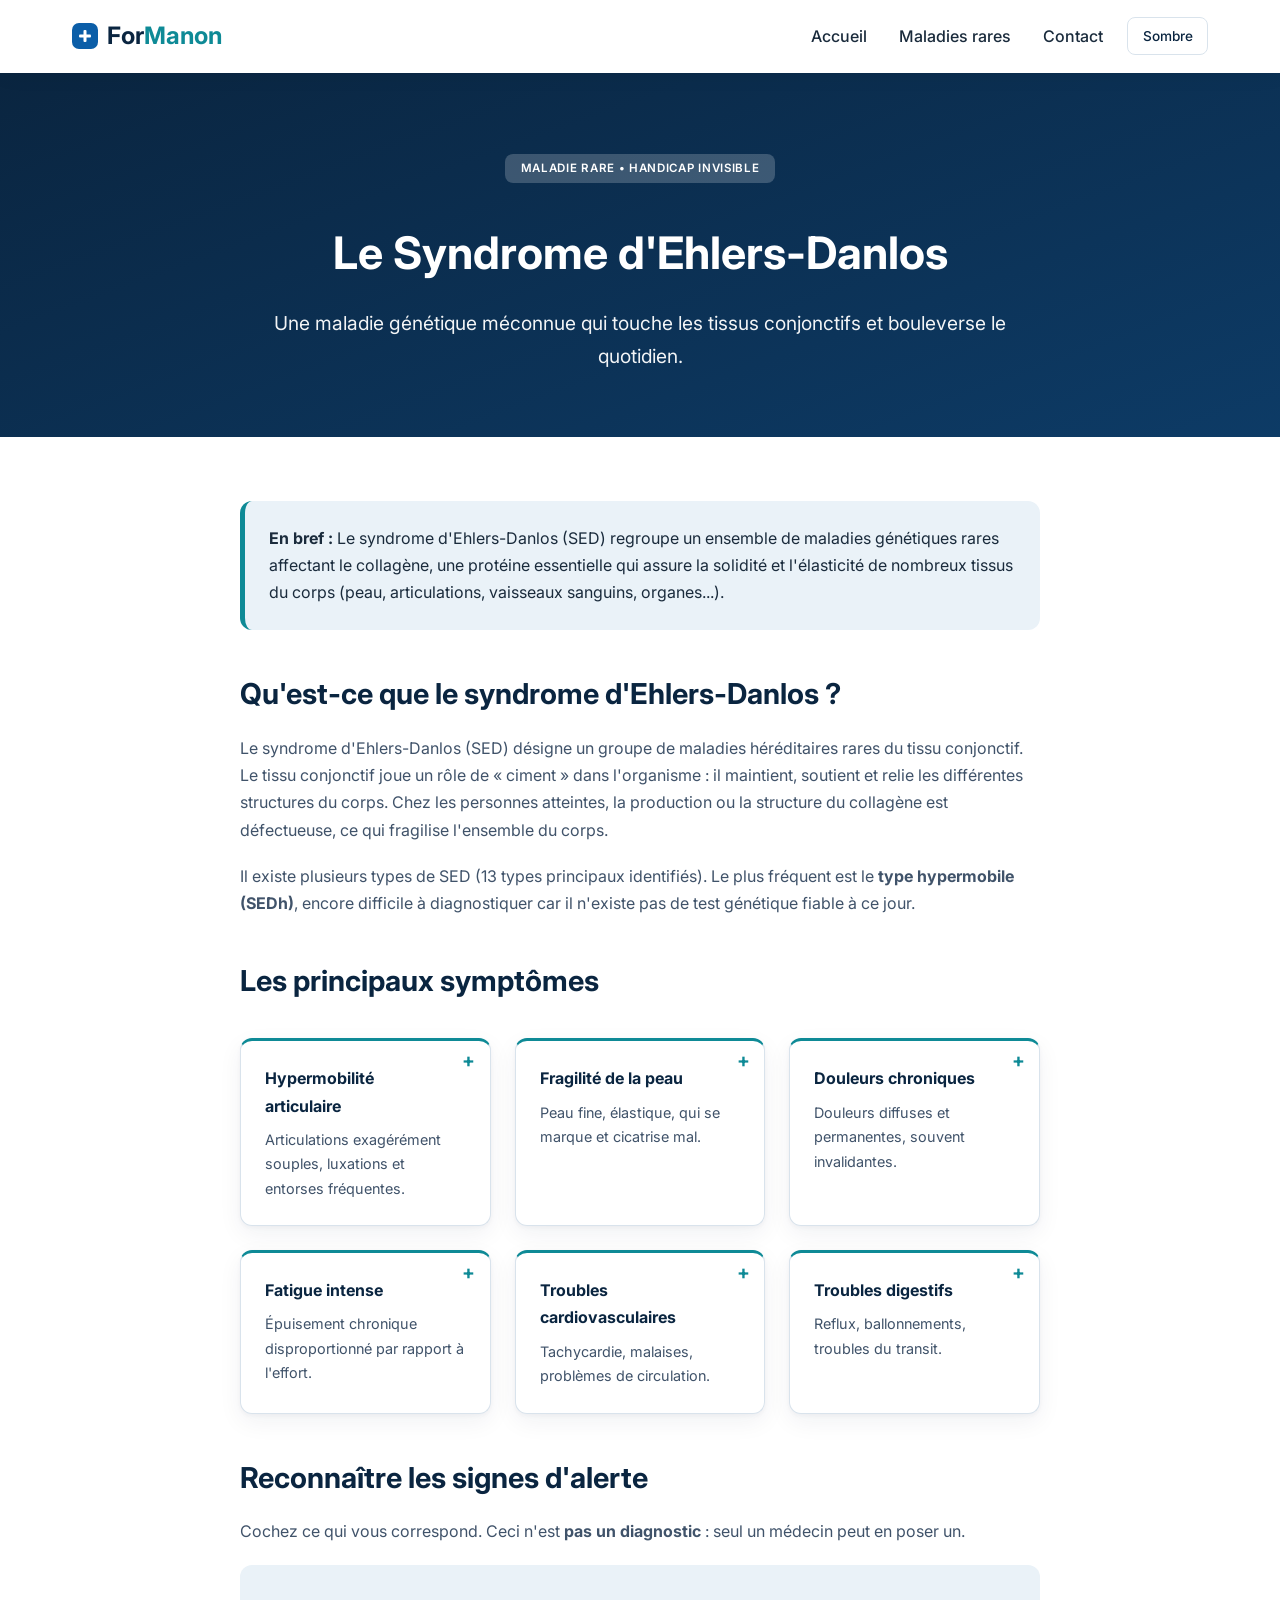
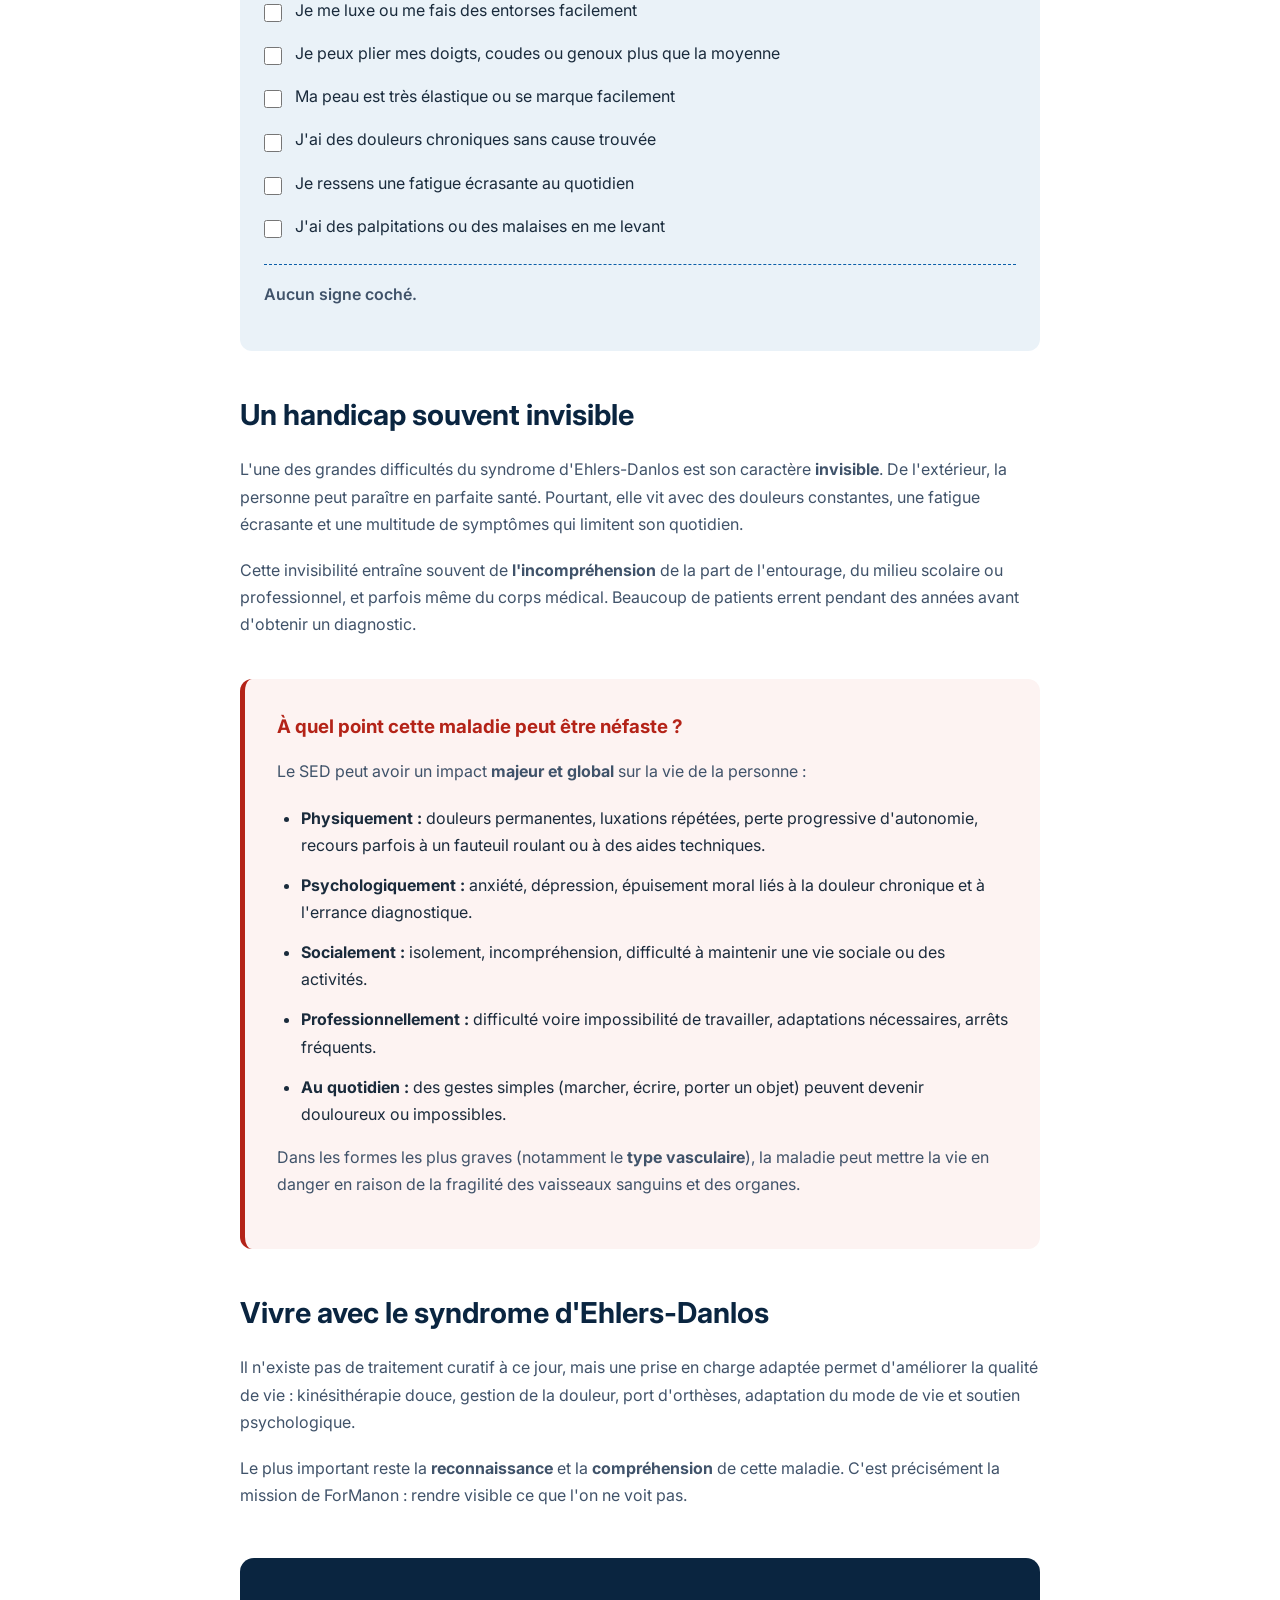
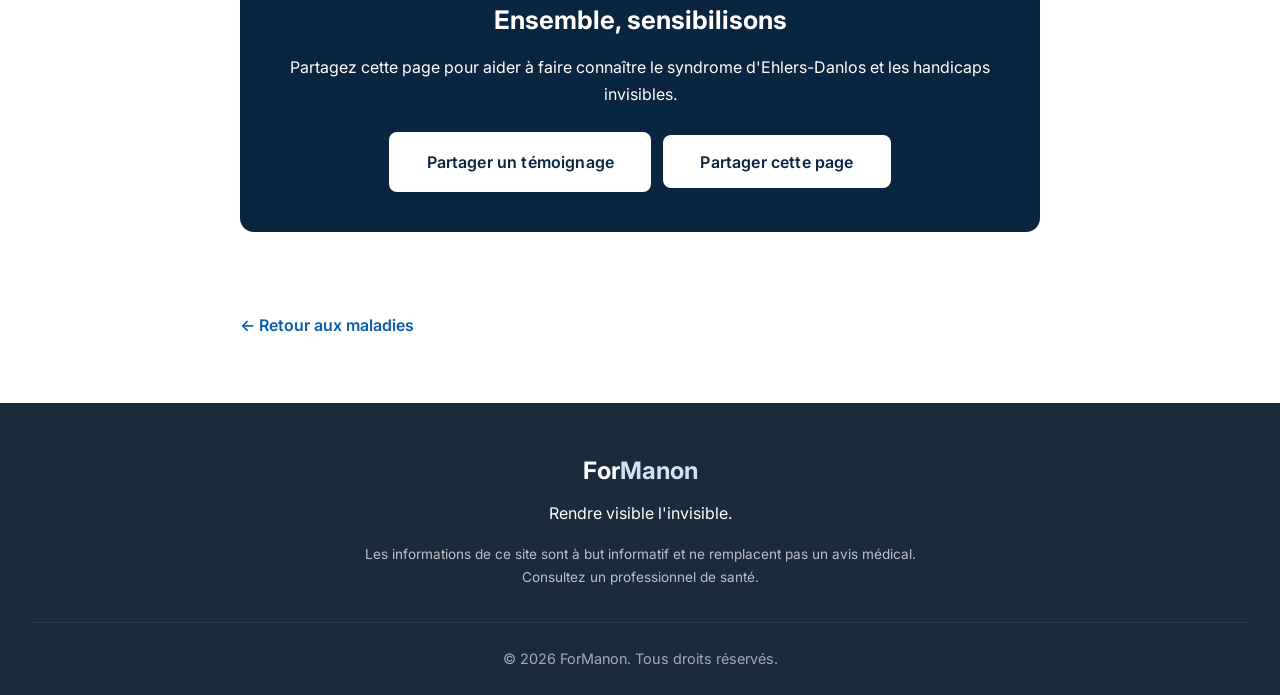
==== commit c959bf69: "Refonte visuelle : suppression des emojis, palette bleu médical, police Inter Co-Authored-By: Claude" ====
--- a/ehlers-danlos.html
+++ b/ehlers-danlos.html
@@ -7,21 +7,21 @@
   <title>Syndrome d'Ehlers-Danlos — ForManon</title>
   <link rel="stylesheet" href="style.css">
   <link rel="preconnect" href="https://fonts.googleapis.com">
-  <link href="https://fonts.googleapis.com/css2?family=Poppins:wght@300;400;600;700&display=swap" rel="stylesheet">
+  <link href="https://fonts.googleapis.com/css2?family=Inter:wght@400;500;600;700&display=swap" rel="stylesheet">
 </head>
 <body>
   <div class="progress-bar" id="progressBar"></div>
   <!-- Navigation -->
   <header>
     <nav>
-      <a href="index.html" class="logo">For<span>Manon</span> <span class="heart">💜</span></a>
+      <a href="index.html" class="logo"><span class="logo-mark" aria-hidden="true"></span>For<span>Manon</span></a>
       <ul class="nav-links" id="navLinks">
         <li><a href="index.html#accueil">Accueil</a></li>
         <li><a href="index.html#maladies">Maladies rares</a></li>
         <li><a href="index.html#contact">Contact</a></li>
       </ul>
-      <button class="theme-toggle" id="themeToggle" aria-label="Changer de thème">🌙</button>
-      <button class="burger" id="burger" aria-label="Menu">☰</button>
+      <button class="theme-toggle" id="themeToggle" aria-label="Changer de thème">Sombre</button>
+      <button class="burger" id="burger" aria-label="Menu"><span></span><span></span><span></span></button>
     </nav>
   </header>
 
@@ -49,32 +49,26 @@
       <h2>Les principaux symptômes</h2>
       <div class="symptom-grid">
         <div class="symptom" tabindex="0" role="button">
-          <span class="symptom-icon">🦴</span>
           <h4>Hypermobilité articulaire</h4>
           <p>Articulations exagérément souples, luxations et entorses fréquentes.</p>
         </div>
         <div class="symptom" tabindex="0" role="button">
-          <span class="symptom-icon">🩹</span>
           <h4>Fragilité de la peau</h4>
           <p>Peau fine, élastique, qui se marque et cicatrise mal.</p>
         </div>
         <div class="symptom" tabindex="0" role="button">
-          <span class="symptom-icon">⚡</span>
           <h4>Douleurs chroniques</h4>
           <p>Douleurs diffuses et permanentes, souvent invalidantes.</p>
         </div>
         <div class="symptom" tabindex="0" role="button">
-          <span class="symptom-icon">😴</span>
           <h4>Fatigue intense</h4>
           <p>Épuisement chronique disproportionné par rapport à l'effort.</p>
         </div>
         <div class="symptom" tabindex="0" role="button">
-          <span class="symptom-icon">💓</span>
           <h4>Troubles cardiovasculaires</h4>
           <p>Tachycardie, malaises, problèmes de circulation.</p>
         </div>
         <div class="symptom" tabindex="0" role="button">
-          <span class="symptom-icon">🍽️</span>
           <h4>Troubles digestifs</h4>
           <p>Reflux, ballonnements, troubles du transit.</p>
         </div>
@@ -97,7 +91,7 @@
       <p>Cette invisibilité entraîne souvent de <strong>l'incompréhension</strong> de la part de l'entourage, du milieu scolaire ou professionnel, et parfois même du corps médical. Beaucoup de patients errent pendant des années avant d'obtenir un diagnostic.</p>
 
       <div class="warning-box">
-        <h3>⚠️ À quel point cette maladie peut être néfaste ?</h3>
+        <h3>À quel point cette maladie peut être néfaste ?</h3>
         <p>Le SED peut avoir un impact <strong>majeur et global</strong> sur la vie de la personne :</p>
         <ul>
           <li><strong>Physiquement :</strong> douleurs permanentes, luxations répétées, perte progressive d'autonomie, recours parfois à un fauteuil roulant ou à des aides techniques.</li>
@@ -114,10 +108,10 @@
       <p>Le plus important reste la <strong>reconnaissance</strong> et la <strong>compréhension</strong> de cette maladie. C'est précisément la mission de ForManon : rendre visible ce que l'on ne voit pas.</p>
 
       <div class="cta-box">
-        <h3>💜 Ensemble, sensibilisons</h3>
+        <h3>Ensemble, sensibilisons</h3>
         <p>Partagez cette page pour aider à faire connaître le syndrome d'Ehlers-Danlos et les handicaps invisibles.</p>
         <a href="index.html#contact" class="btn btn-primary">Partager un témoignage</a>
-        <button class="btn btn-primary" id="shareBtn" style="margin-left:.5rem">🔗 Partager cette page</button>
+        <button class="btn btn-primary" id="shareBtn" style="margin-left:.5rem">Partager cette page</button>
       </div>
 
       <a href="index.html#maladies" class="back-link">← Retour aux maladies</a>
@@ -127,14 +121,14 @@
   <!-- Footer -->
   <footer>
     <div class="footer-content">
-      <div class="footer-logo">For<span>Manon</span> 💜</div>
+      <div class="footer-logo">For<span>Manon</span></div>
       <p>Rendre visible l'invisible.</p>
-      <p class="footer-disclaimer">⚠️ Les informations de ce site sont à but informatif et ne remplacent pas un avis médical. Consultez un professionnel de santé.</p>
+      <p class="footer-disclaimer">Les informations de ce site sont à but informatif et ne remplacent pas un avis médical. Consultez un professionnel de santé.</p>
     </div>
     <p class="footer-copy">© 2026 ForManon. Tous droits réservés.</p>
   </footer>
 
-  <button class="to-top" id="toTop" aria-label="Retour en haut">↑</button>
+  <button class="to-top" id="toTop" aria-label="Retour en haut"><svg width="18" height="18" viewBox="0 0 24 24" fill="none" stroke="currentColor" stroke-width="2.5" stroke-linecap="round" stroke-linejoin="round"><path d="M6 15l6-6 6 6"/></svg></button>
   <div class="toast" id="toast" role="status"></div>
 
   <script src="script.js"></script>
--- a/style.css
+++ b/style.css
@@ -1,14 +1,15 @@
 /* ===== VARIABLES & RESET ===== */
 :root {
-  --primary: #0a9396;      /* Turquoise médical */
-  --primary-dark: #005f73;
-  --secondary: #94d2bd;    /* Vert menthe */
-  --accent: #6c63ff;       /* Violet (thème Manon) */
-  --light: #e9f5f4;
-  --dark: #1d3557;
-  --gray: #f4f7f7;
+  --primary: #0b5ea8;      /* Bleu médical */
+  --primary-dark: #0a2540; /* Bleu nuit */
+  --secondary: #cfe3f1;
+  --accent: #0e8a96;       /* Teal clinique */
+  --light: #eaf2f8;
+  --dark: #1a2b3c;
+  --gray: #f5f8fb;
   --white: #ffffff;
-  --shadow: 0 10px 30px rgba(0, 95, 115, 0.1);
+  --line: #d9e3ec;
+  --shadow: 0 2px 4px rgba(10, 37, 64, 0.04), 0 8px 24px rgba(10, 37, 64, 0.06);
 }
 
 * {
@@ -22,7 +23,7 @@
 }
 
 body {
-  font-family: 'Poppins', sans-serif;
+  font-family: 'Inter', system-ui, sans-serif;
   line-height: 1.7;
   color: var(--dark);
   background: var(--white);
@@ -48,7 +49,10 @@
 }
 
 .logo {
-  font-size: 1.6rem;
+  display: inline-flex;
+  align-items: center;
+  gap: .55rem;
+  font-size: 1.5rem;
   font-weight: 700;
   color: var(--primary-dark);
   text-decoration: none;
@@ -112,7 +116,7 @@
   align-items: center;
   justify-content: center;
   text-align: center;
-  background: linear-gradient(135deg, var(--primary-dark) 0%, var(--primary) 50%, var(--secondary) 100%);
+  background: linear-gradient(160deg, #0a2540 0%, #0d3b66 100%);
   color: var(--white);
   padding: 2rem;
   overflow: hidden;
@@ -130,11 +134,7 @@
 }
 
 .highlight {
-  background: linear-gradient(120deg, var(--accent), #a084ff);
-  -webkit-background-clip: text;
-  background-clip: text;
-  -webkit-text-fill-color: transparent;
-  position: relative;
+  color: #7fd0d8;
 }
 
 .hero p {
@@ -151,6 +151,7 @@
 }
 
 .hero-wave {
+  display: none;
   position: absolute;
   bottom: -1px;
   left: 0;
@@ -164,7 +165,7 @@
 .btn {
   display: inline-block;
   padding: 0.9rem 2.2rem;
-  border-radius: 50px;
+  border-radius: 8px;
   font-weight: 600;
   text-decoration: none;
   cursor: pointer;
@@ -180,9 +181,9 @@
 }
 
 .btn-primary:hover {
-  background: #574fd6;
+  background: #0a4c88;
   transform: translateY(-3px);
-  box-shadow: 0 10px 25px rgba(108, 99, 255, 0.4);
+  box-shadow: 0 10px 25px rgba(11, 94, 168, 0.3);
 }
 
 .btn-outline {
@@ -259,21 +260,26 @@
 
 .card {
   background: var(--white);
+  border: 1px solid var(--line);
   padding: 2.5rem 2rem;
-  border-radius: 20px;
+  border-radius: 14px;
   box-shadow: var(--shadow);
-  text-align: center;
+  text-align: left;
   transition: transform 0.3s, box-shadow 0.3s;
-  border-top: 4px solid var(--primary);
+  border-top: 3px solid var(--primary);
 }
 
 .card:hover {
   transform: translateY(-8px);
-  box-shadow: 0 20px 40px rgba(0, 95, 115, 0.15);
+  box-shadow: 0 20px 40px rgba(10, 37, 64, 0.12);
 }
 
 .card-icon {
-  font-size: 3rem;
+  font-size: 1.1rem;
+  font-weight: 700;
+  color: var(--accent);
+  letter-spacing: .1em;
+  text-align: left;
   margin-bottom: 1rem;
 }
 
@@ -294,7 +300,7 @@
 .disease-card {
   background: var(--white);
   padding: 2rem;
-  border-radius: 20px;
+  border-radius: 14px;
   box-shadow: var(--shadow);
   text-decoration: none;
   color: var(--dark);
@@ -306,7 +312,7 @@
 
 .disease-card:hover {
   transform: translateY(-8px);
-  box-shadow: 0 20px 40px rgba(108, 99, 255, 0.2);
+  box-shadow: 0 20px 40px rgba(11, 94, 168, 0.15);
 }
 
 .disease-card--soon {
@@ -320,7 +326,7 @@
   background: var(--light);
   color: var(--primary-dark);
   padding: 0.3rem 1rem;
-  border-radius: 50px;
+  border-radius: 8px;
   font-size: 0.8rem;
   font-weight: 600;
   margin-bottom: 1rem;
@@ -350,7 +356,7 @@
   text-align: center;
   background: var(--light);
   padding: 3rem;
-  border-radius: 20px;
+  border-radius: 14px;
 }
 
 .testimonial blockquote {
@@ -377,7 +383,7 @@
 #contact-form input,
 #contact-form textarea {
   padding: 1rem 1.2rem;
-  border: 2px solid #dce7e6;
+  border: 2px solid var(--line);
   border-radius: 12px;
   font-family: inherit;
   font-size: 1rem;
@@ -399,7 +405,7 @@
 
 /* ===== ARTICLE ===== */
 .article-hero {
-  background: linear-gradient(135deg, var(--primary-dark), var(--primary));
+  background: linear-gradient(160deg, #0a2540 0%, #0d3b66 100%);
   color: var(--white);
   padding: 5rem 2rem 4rem;
   text-align: center;
@@ -442,7 +448,7 @@
 
 .article-container p {
   margin-bottom: 1.2rem;
-  color: #3a4a5c;
+  color: #40536a;
 }
 
 .info-box {
@@ -454,15 +460,15 @@
 }
 
 .warning-box {
-  background: #fff4f4;
-  border-left: 5px solid #e63946;
+  background: #fdf3f2;
+  border-left: 5px solid #b42318;
   padding: 2rem;
   border-radius: 12px;
   margin: 2.5rem 0;
 }
 
 .warning-box h3 {
-  color: #e63946;
+  color: #b42318;
   margin-bottom: 1rem;
 }
 
@@ -485,7 +491,7 @@
 .symptom {
   background: var(--white);
   padding: 1.5rem;
-  border-radius: 15px;
+  border-radius: 12px;
   box-shadow: var(--shadow);
   text-align: center;
   transition: transform 0.3s;
@@ -513,10 +519,10 @@
 
 /* ===== CTA BOX ===== */
 .cta-box {
-  background: linear-gradient(135deg, var(--accent), #a084ff);
+  background: var(--primary-dark);
   color: var(--white);
   padding: 2.5rem;
-  border-radius: 20px;
+  border-radius: 14px;
   text-align: center;
   margin: 3rem 0;
 }
@@ -533,7 +539,7 @@
 
 .cta-box .btn-primary {
   background: var(--white);
-  color: var(--accent);
+  color: var(--primary-dark);
 }
 
 .cta-box .btn-primary:hover {
@@ -671,24 +677,24 @@
 .btn:focus-visible, .chip:focus-visible, .symptom:focus-visible, a:focus-visible { outline: 3px solid var(--accent); outline-offset: 3px; }
 
 .filters { max-width: 1100px; margin: 0 auto 2rem; display: flex; flex-wrap: wrap; gap: 1rem; justify-content: space-between; align-items: center; }
-.filters input { flex: 1 1 260px; padding: .8rem 1.2rem; border: 2px solid #dce7e6; border-radius: 50px; font: inherit; }
+.filters input { flex: 1 1 260px; padding: .8rem 1.2rem; border: 2px solid var(--line); border-radius: 8px; font: inherit; }
 .filters input:focus { outline: none; border-color: var(--primary); }
 .chips { display: flex; gap: .5rem; }
-.chip { padding: .5rem 1.2rem; border-radius: 50px; border: 2px solid var(--primary); background: transparent; color: var(--primary-dark); cursor: pointer; font: inherit; font-weight: 600; transition: all .25s; }
+.chip { padding: .5rem 1.2rem; border-radius: 8px; border: 2px solid var(--primary); background: transparent; color: var(--primary-dark); cursor: pointer; font: inherit; font-weight: 600; transition: all .25s; }
 .chip.active, .chip:hover { background: var(--primary); color: #fff; }
 .no-result { text-align: center; margin-bottom: 1rem; }
 .disease-card[hidden] { display: none; }
 
 /* Quiz */
-.quiz { max-width: 650px; margin: 0 auto; background: var(--light); padding: 2.5rem; border-radius: 20px; text-align: center; box-shadow: var(--shadow); }
+.quiz { max-width: 650px; margin: 0 auto; background: var(--light); padding: 2.5rem; border-radius: 14px; text-align: center; box-shadow: var(--shadow); }
 .quiz-top { display: flex; justify-content: space-between; font-weight: 600; color: var(--primary-dark); margin-bottom: .6rem; }
 .quiz-bar { height: 8px; background: rgba(0,0,0,.08); border-radius: 8px; overflow: hidden; margin-bottom: 1.5rem; }
 #quizProgress { height: 100%; width: 0; background: var(--accent); transition: width .4s; }
 .quiz-q { font-size: 1.3rem; font-weight: 600; margin-bottom: 1.5rem; min-height: 4.5rem; }
 .quiz-actions { display: flex; gap: 1rem; justify-content: center; flex-wrap: wrap; }
 .quiz-actions .btn:disabled { opacity: .5; cursor: default; transform: none; box-shadow: none; }
-.quiz-actions .btn.good { background: #2a9d8f; }
-.quiz-actions .btn.bad { background: #e63946; }
+.quiz-actions .btn.good { background: #0e8a96; }
+.quiz-actions .btn.bad { background: #b42318; }
 .quiz-explain { margin: 1.2rem 0; min-height: 3rem; }
 .quiz .final { font-size: 3rem; }
 
@@ -698,7 +704,7 @@
 .spoon-bar span { transition: all .4s; }
 .spoon-bar span.used { filter: grayscale(1); opacity: .25; transform: scale(.8) rotate(-30deg); }
 .spoon-tasks { display: grid; grid-template-columns: repeat(auto-fit, minmax(190px, 1fr)); gap: 1rem; margin: 1.5rem 0; }
-.task { background: var(--white); border: 2px solid transparent; border-radius: 15px; padding: 1rem; box-shadow: var(--shadow); cursor: pointer; font: inherit; color: inherit; transition: all .25s; }
+.task { background: var(--white); border: 2px solid transparent; border-radius: 12px; padding: 1rem; box-shadow: var(--shadow); cursor: pointer; font: inherit; color: inherit; transition: all .25s; }
 .task:hover:not(:disabled) { transform: translateY(-4px); border-color: var(--accent); }
 .task:disabled { opacity: .4; cursor: not-allowed; }
 .task.done { border-color: var(--primary); background: var(--light); }
@@ -708,18 +714,18 @@
 
 /* Article */
 .symptom { cursor: pointer; position: relative; }
-.symptom::after { content: '＋'; position: absolute; top: .6rem; right: .9rem; color: var(--accent); font-weight: 700; }
+.symptom::after { content: '+'; position: absolute; top: .6rem; right: .9rem; color: var(--accent); font-weight: 700; }
 .symptom.open::after { content: '−'; }
 .symptom .more { max-height: 0; overflow: hidden; transition: max-height .4s; font-size: .85rem; color: var(--primary-dark); }
 .symptom.open .more { max-height: 200px; margin-top: .8rem; }
-.checklist { background: var(--light); border-radius: 15px; padding: 1.5rem; margin-bottom: 2rem; }
+.checklist { background: var(--light); border-radius: 12px; padding: 1.5rem; margin-bottom: 2rem; }
 .checklist label { display: flex; gap: .8rem; align-items: flex-start; padding: .5rem 0; cursor: pointer; }
 .checklist input { margin-top: .45rem; accent-color: var(--accent); width: 18px; height: 18px; flex-shrink: 0; }
 .check-result { margin-top: 1rem; padding-top: 1rem; border-top: 1px dashed var(--primary); font-weight: 600; }
 
 .to-top { position: fixed; right: 1.2rem; bottom: 1.2rem; width: 46px; height: 46px; border-radius: 50%; border: none; background: var(--accent); color: #fff; font-size: 1.3rem; cursor: pointer; box-shadow: var(--shadow); opacity: 0; transform: translateY(20px); pointer-events: none; transition: all .3s; z-index: 900; }
 .to-top.show { opacity: 1; transform: none; pointer-events: auto; }
-.toast { position: fixed; left: 50%; bottom: 2rem; transform: translate(-50%, 100px); background: var(--dark); color: #fff; padding: .9rem 1.6rem; border-radius: 50px; opacity: 0; transition: all .4s; z-index: 3000; max-width: 90vw; }
+.toast { position: fixed; left: 50%; bottom: 2rem; transform: translate(-50%, 100px); background: var(--dark); color: #fff; padding: .9rem 1.6rem; border-radius: 8px; opacity: 0; transition: all .4s; z-index: 3000; max-width: 90vw; }
 .toast.show { transform: translate(-50%, 0); opacity: 1; }
 
 /* Mode sombre */
@@ -744,3 +750,51 @@
   .reveal { opacity: 1; transform: none; }
 }
 @media (max-width: 768px) { .nav-links { margin-left: 0; } .theme-toggle { margin-left: auto; } }
+
+/* ===== REFONTE CLINIQUE ===== */
+.logo-mark { width: 26px; height: 26px; border-radius: 7px; background: var(--primary); position: relative; flex-shrink: 0; }
+.logo-mark::before, .logo-mark::after { content: ''; position: absolute; background: #fff; border-radius: 1px; left: 50%; top: 50%; transform: translate(-50%, -50%); }
+.logo-mark::before { width: 12px; height: 3px; }
+.logo-mark::after { width: 3px; height: 12px; }
+.logo span:not(.logo-mark) { color: var(--accent); }
+.theme-toggle { width: auto; height: auto; border-radius: 8px; padding: .4rem .9rem; font: inherit; font-size: .85rem; font-weight: 500; color: var(--primary-dark); border: 1px solid var(--line); }
+.theme-toggle:hover { transform: none; background: var(--light); }
+.burger { display: none; width: 40px; height: 40px; flex-direction: column; justify-content: center; align-items: center; gap: 5px; }
+.burger span { width: 22px; height: 2px; background: var(--primary-dark); display: block; }
+.btn { letter-spacing: .01em; }
+.btn-primary { background: var(--primary); }
+.disease-card { border: 1px solid var(--line); border-left: 4px solid var(--primary); }
+.disease-card--soon { border-left-color: var(--line); }
+.disease-link { color: var(--primary); }
+.disease-tag { background: var(--light); color: var(--primary); text-transform: uppercase; letter-spacing: .06em; font-size: .72rem; }
+.section-subtitle { color: #4d6479; }
+.stat-item h3 { color: var(--primary); }
+.symptom { border: 1px solid var(--line); text-align: left; border-top: 3px solid var(--accent); }
+.symptom h4 { padding-right: 1.5rem; }
+.testimonial { border: 1px solid var(--line); background: var(--light); }
+.rotator { border-bottom-color: #7fd0d8; }
+.quiz { background: var(--white); border: 1px solid var(--line); }
+.quiz .final { font-size: 2.6rem; font-weight: 700; color: var(--primary); }
+.quiz-actions .btn.good { background: var(--accent); }
+.spoon-bar span { width: 22px; height: 32px; border-radius: 50% 50% 50% 50% / 40% 40% 60% 60%; background: var(--accent); display: inline-block; font-size: 0; }
+.spoon-bar span.used { background: var(--line); filter: none; opacity: 1; transform: scale(.85); }
+.task b { color: var(--accent); font-size: .85rem; margin-top: .3rem; }
+.to-top { background: var(--primary); display: flex; align-items: center; justify-content: center; }
+.info-box { border-left-color: var(--accent); }
+.warning-box h3 { color: #b42318; }
+.symptom::after { font-size: 1.2rem; line-height: 1; }
+[data-theme="dark"] { --dark: #e4ecf4; --gray: #101c29; --light: #162636; --white: #0b1520; --line: #24384b; --primary: #4fa3e0; --primary-dark: #cfe3f1; --accent: #3fc1cc; --shadow: 0 8px 24px rgba(0,0,0,.4); }
+[data-theme="dark"] .hero, [data-theme="dark"] .article-hero { background: linear-gradient(160deg, #06101b, #0a2540); }
+[data-theme="dark"] .btn-primary { background: #1d6fb8; color: #fff; }
+[data-theme="dark"] .cta-box { background: #0a2540; }
+[data-theme="dark"] .cta-box .btn-primary { background: #fff; color: #0a2540; }
+[data-theme="dark"] .logo-mark { background: #1d6fb8; }
+[data-theme="dark"] .warning-box { background: #2a1519; }
+[data-theme="dark"] .theme-toggle { color: var(--dark); }
+[data-theme="dark"] .burger span { background: var(--dark); }
+@media (max-width: 768px) { .burger { display: flex; } }
+.logo { gap: 0; }
+.logo-mark { margin-right: .55rem; }
+.cta-box, .cta-box h3, .cta-box p, footer, .footer-logo { color: #fff; }
+.cta-box .btn-primary { color: var(--primary-dark); }
+[data-theme="dark"] .cta-box .btn-primary { color: #0a2540; }
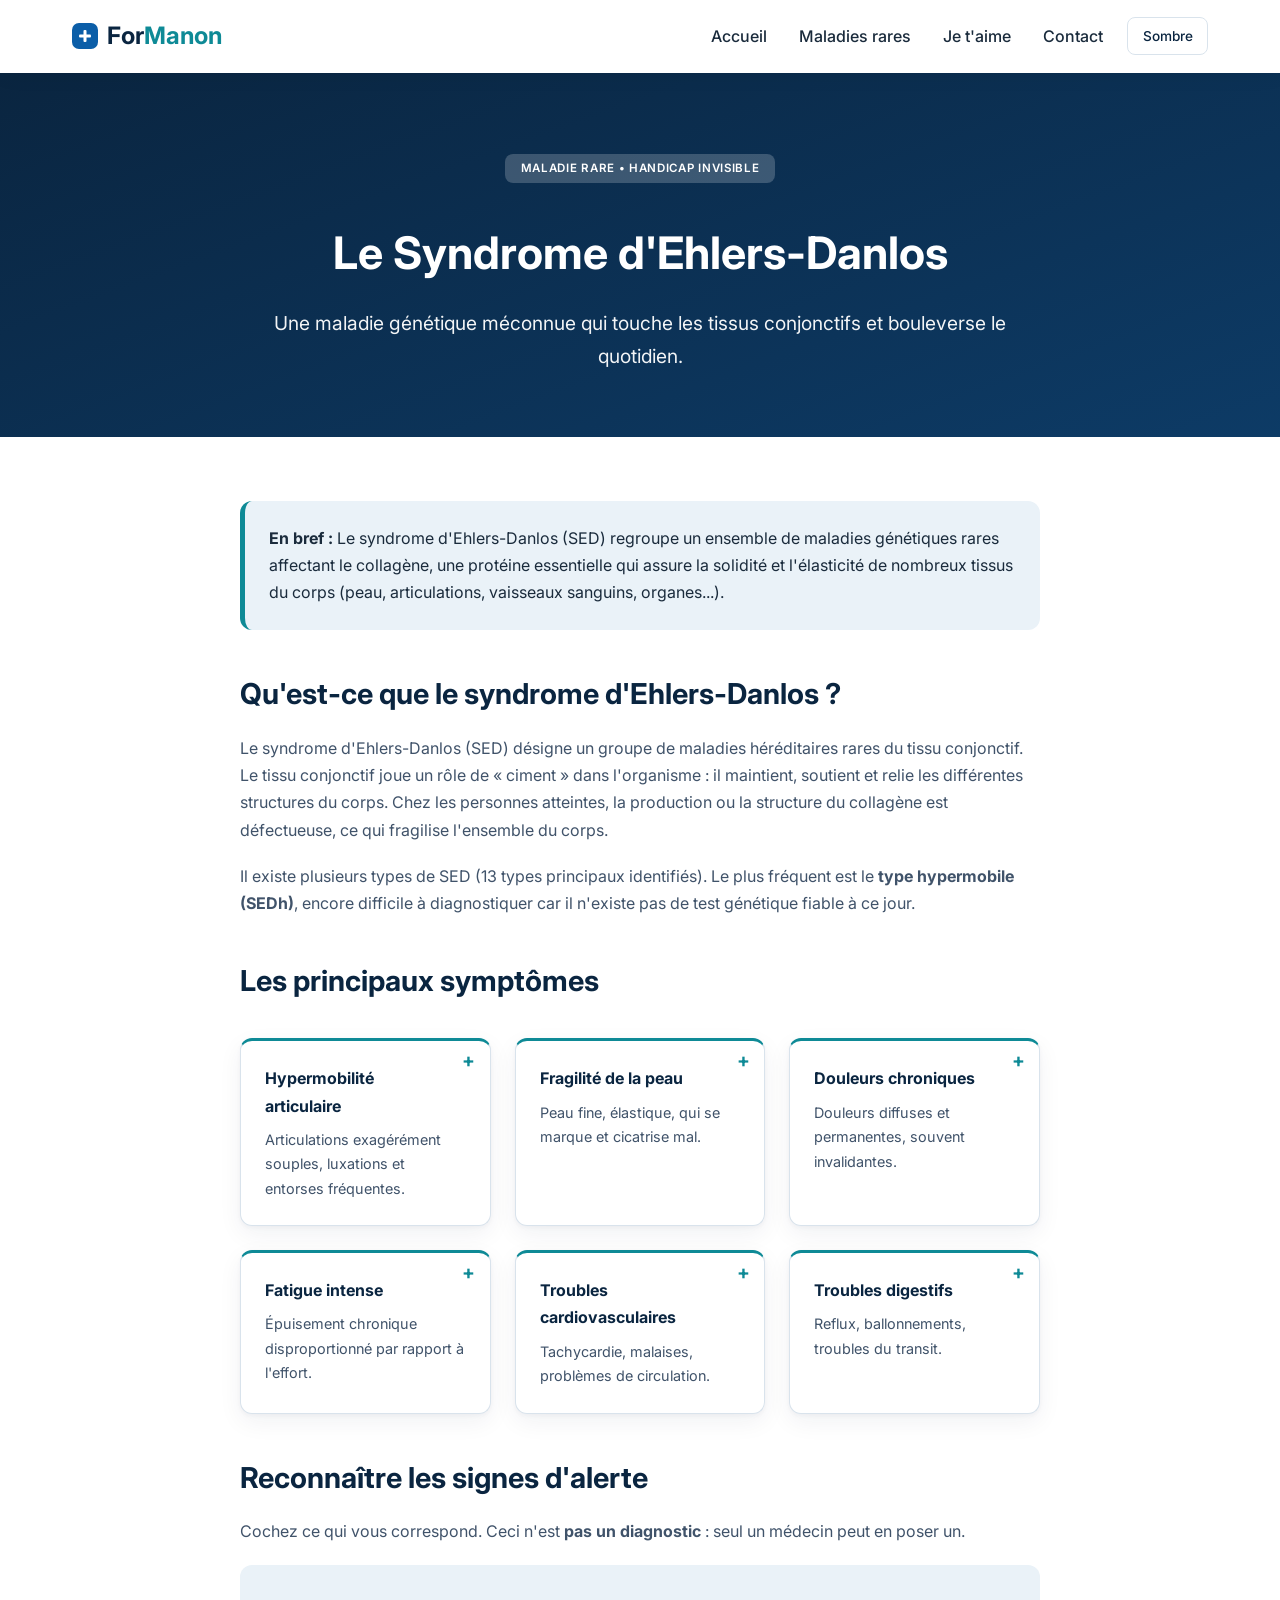
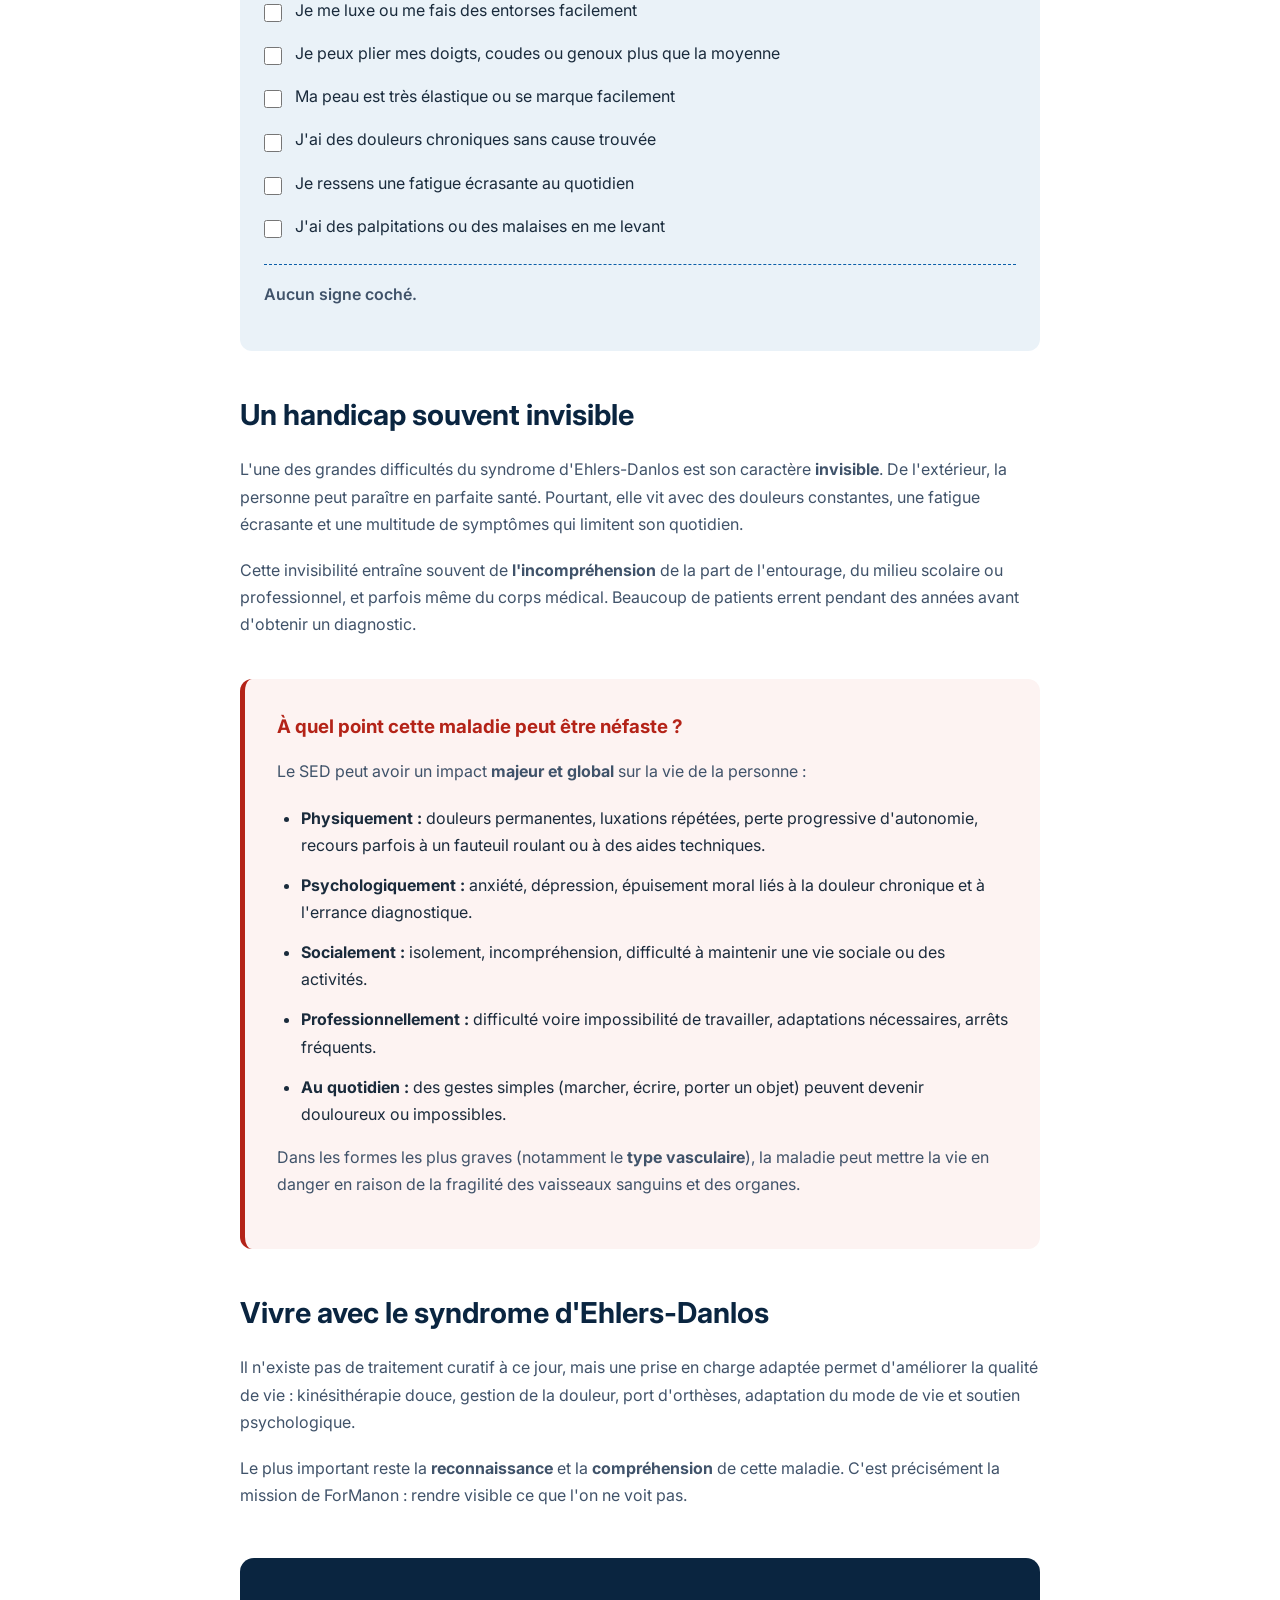
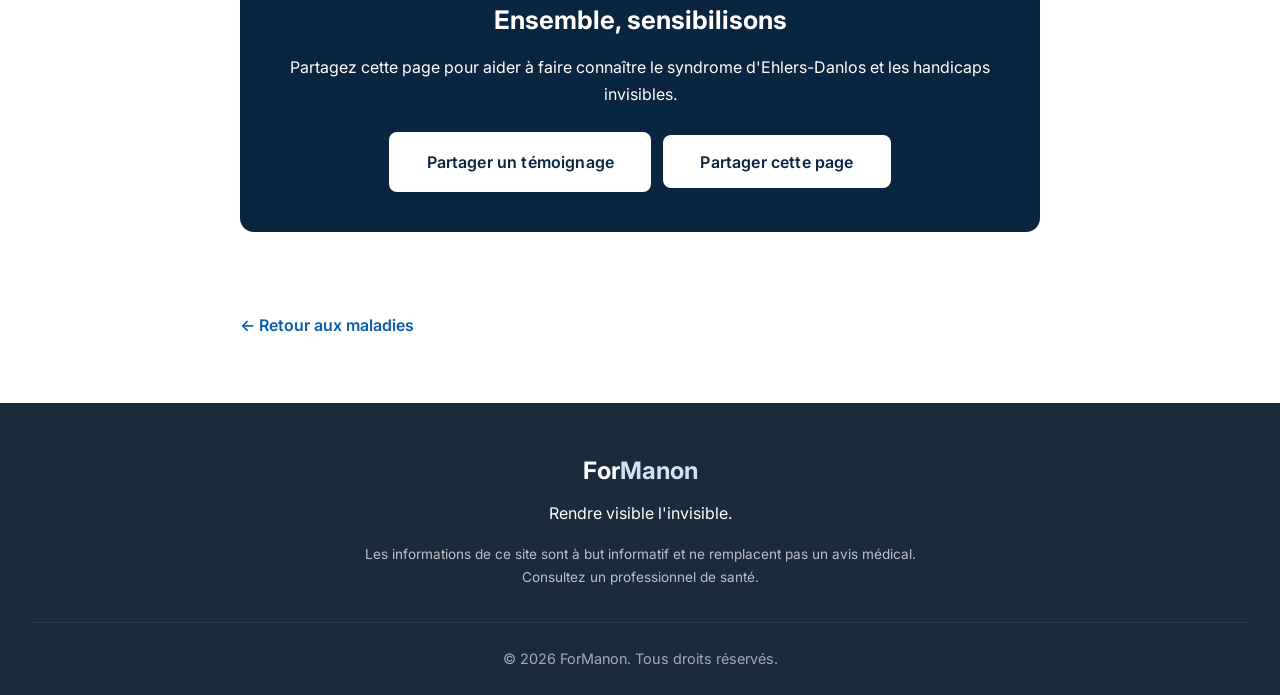
==== commit edbc4320: "Ajout de la page « Je t'aime » (onglets photos, article) et bannière d'accueil Co-Authored-By: Claud" ====
--- a/ehlers-danlos.html
+++ b/ehlers-danlos.html
@@ -18,6 +18,7 @@
       <ul class="nav-links" id="navLinks">
         <li><a href="index.html#accueil">Accueil</a></li>
         <li><a href="index.html#maladies">Maladies rares</a></li>
+        <li><a href="je-t-aime.html">Je t'aime</a></li>
         <li><a href="index.html#contact">Contact</a></li>
       </ul>
       <button class="theme-toggle" id="themeToggle" aria-label="Changer de thème">Sombre</button>
